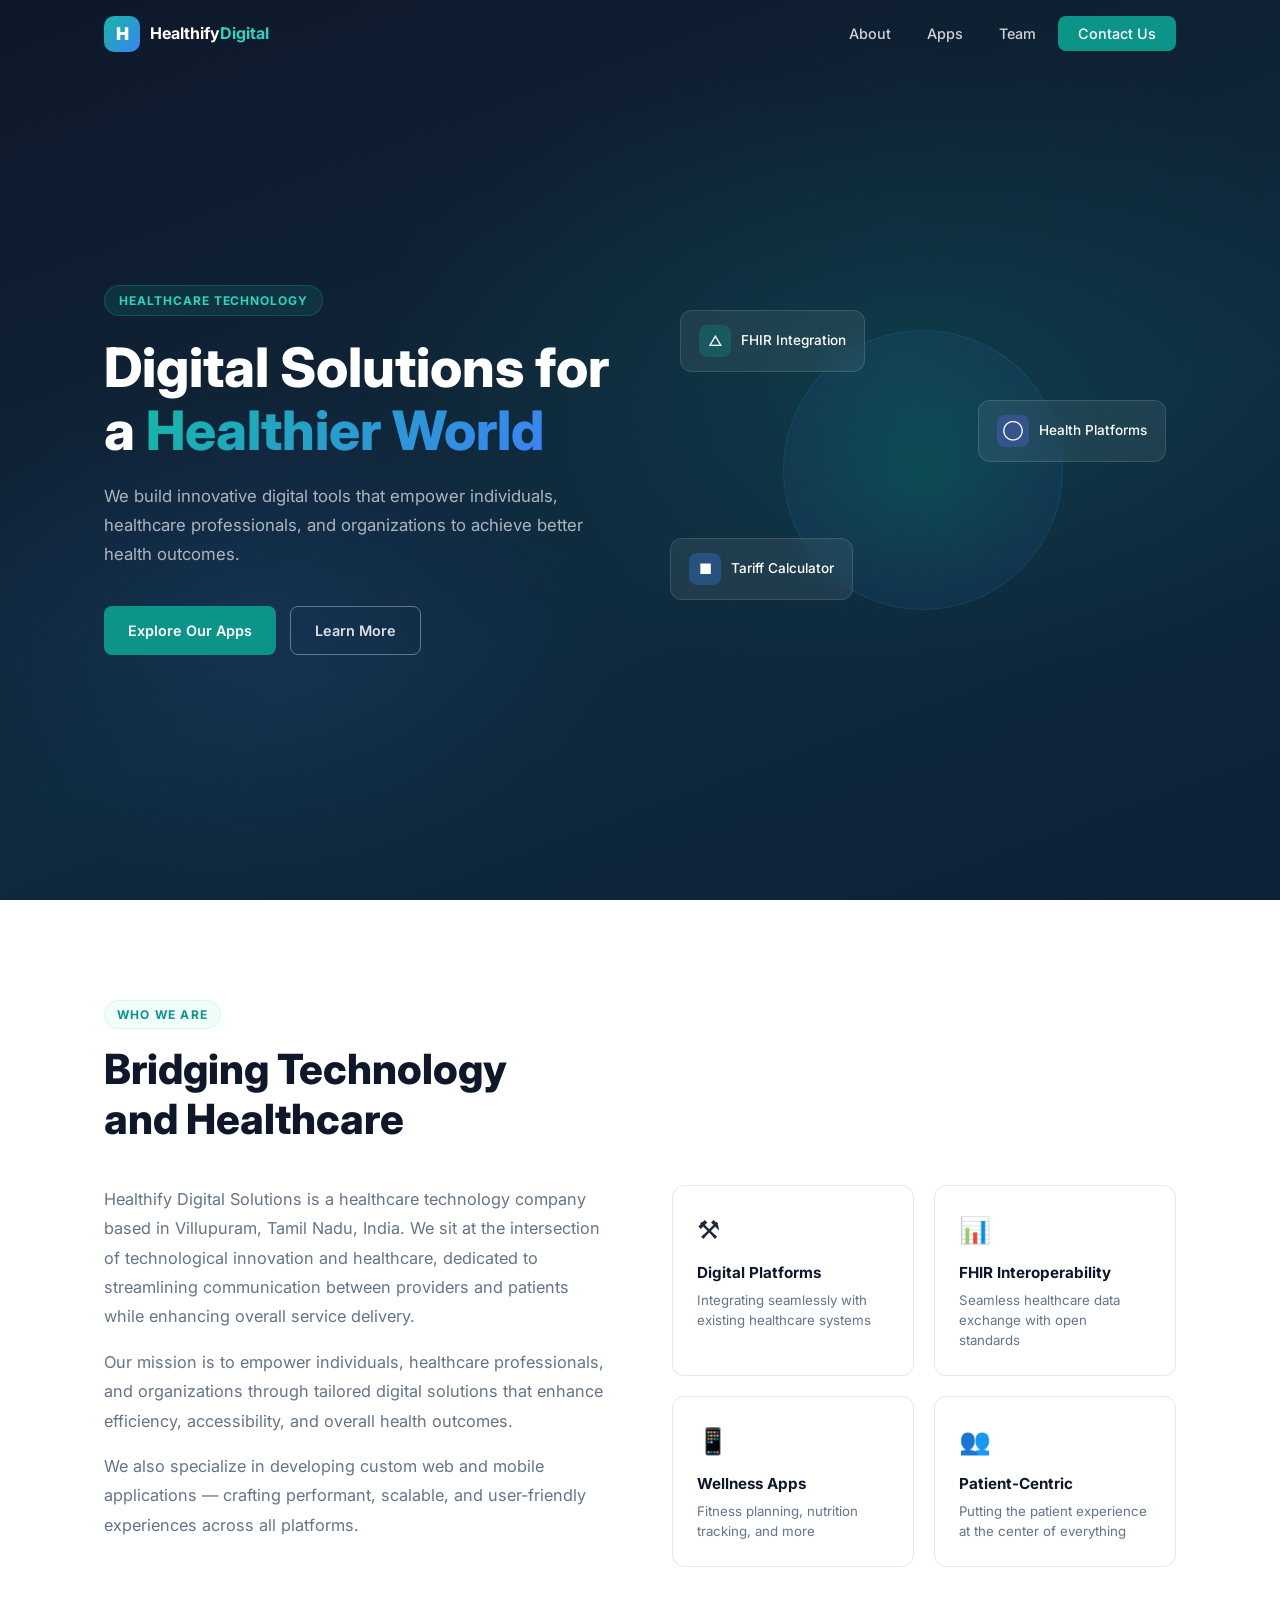
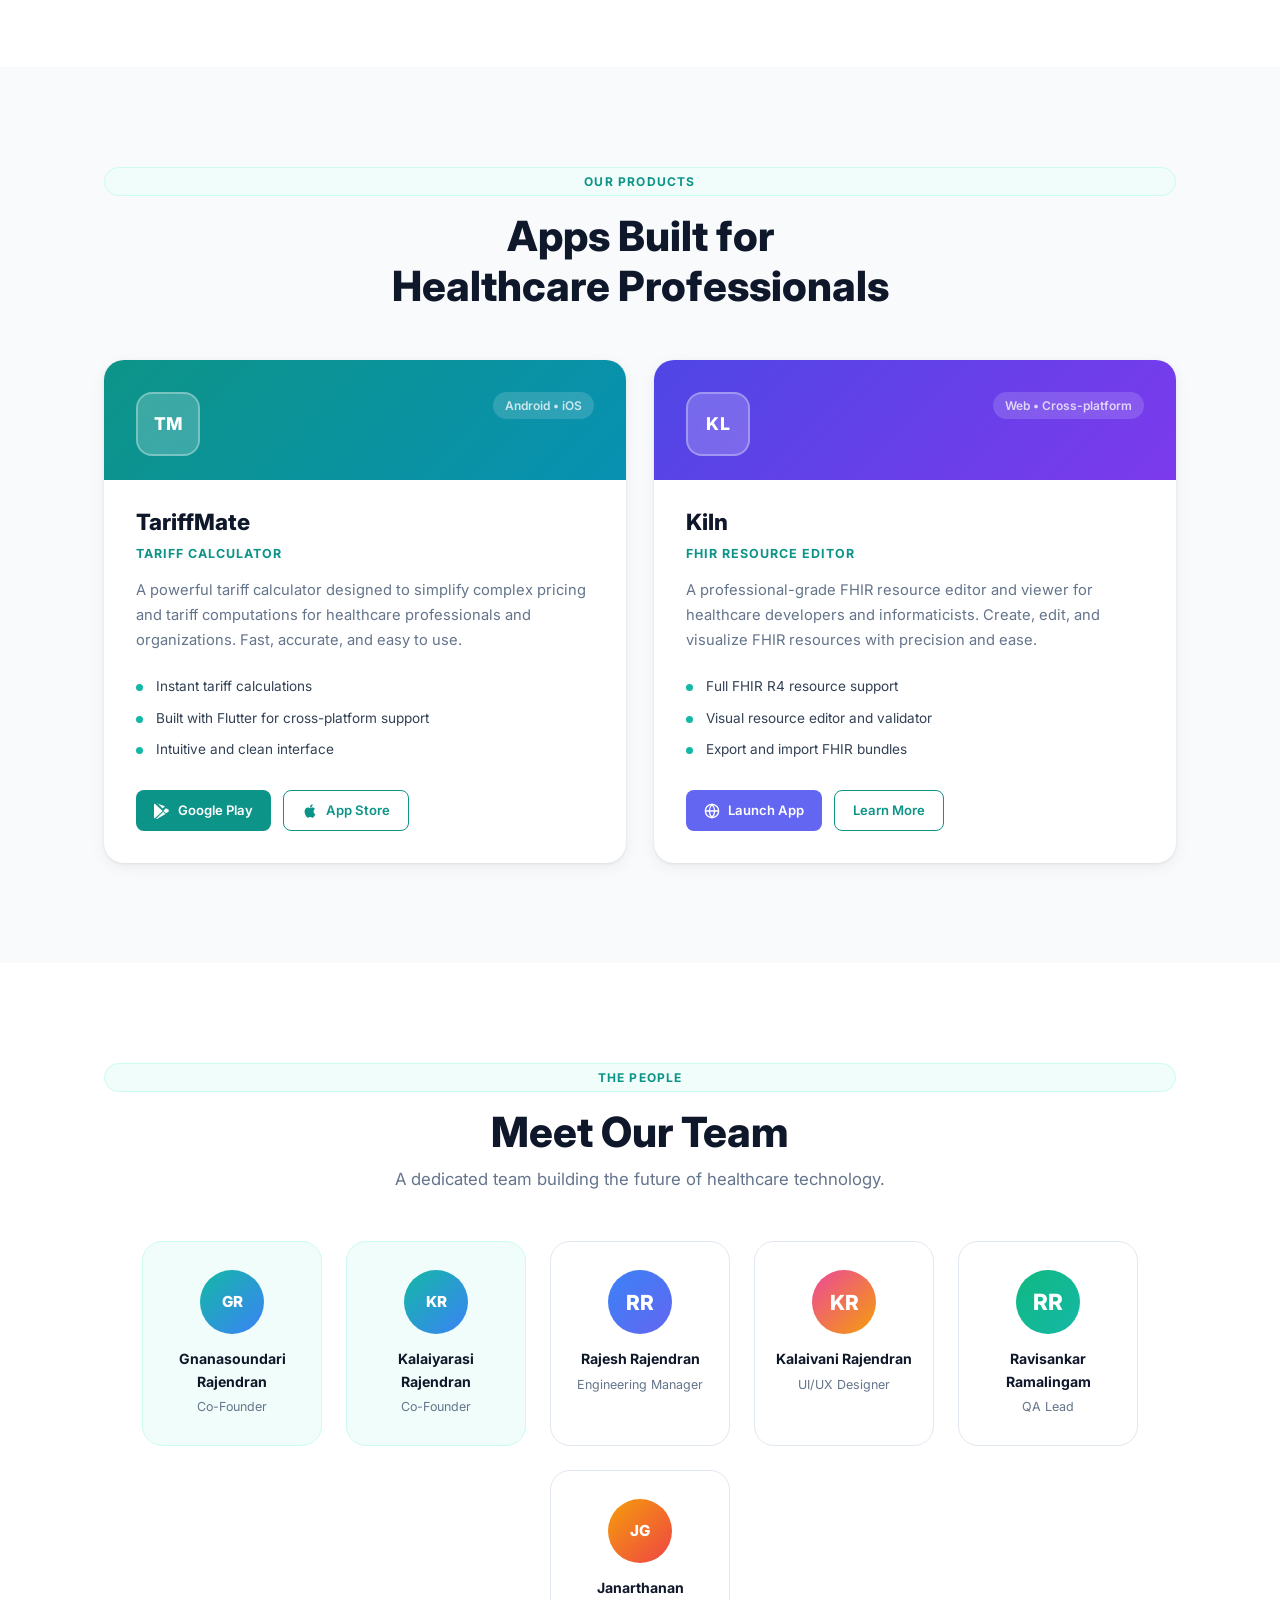
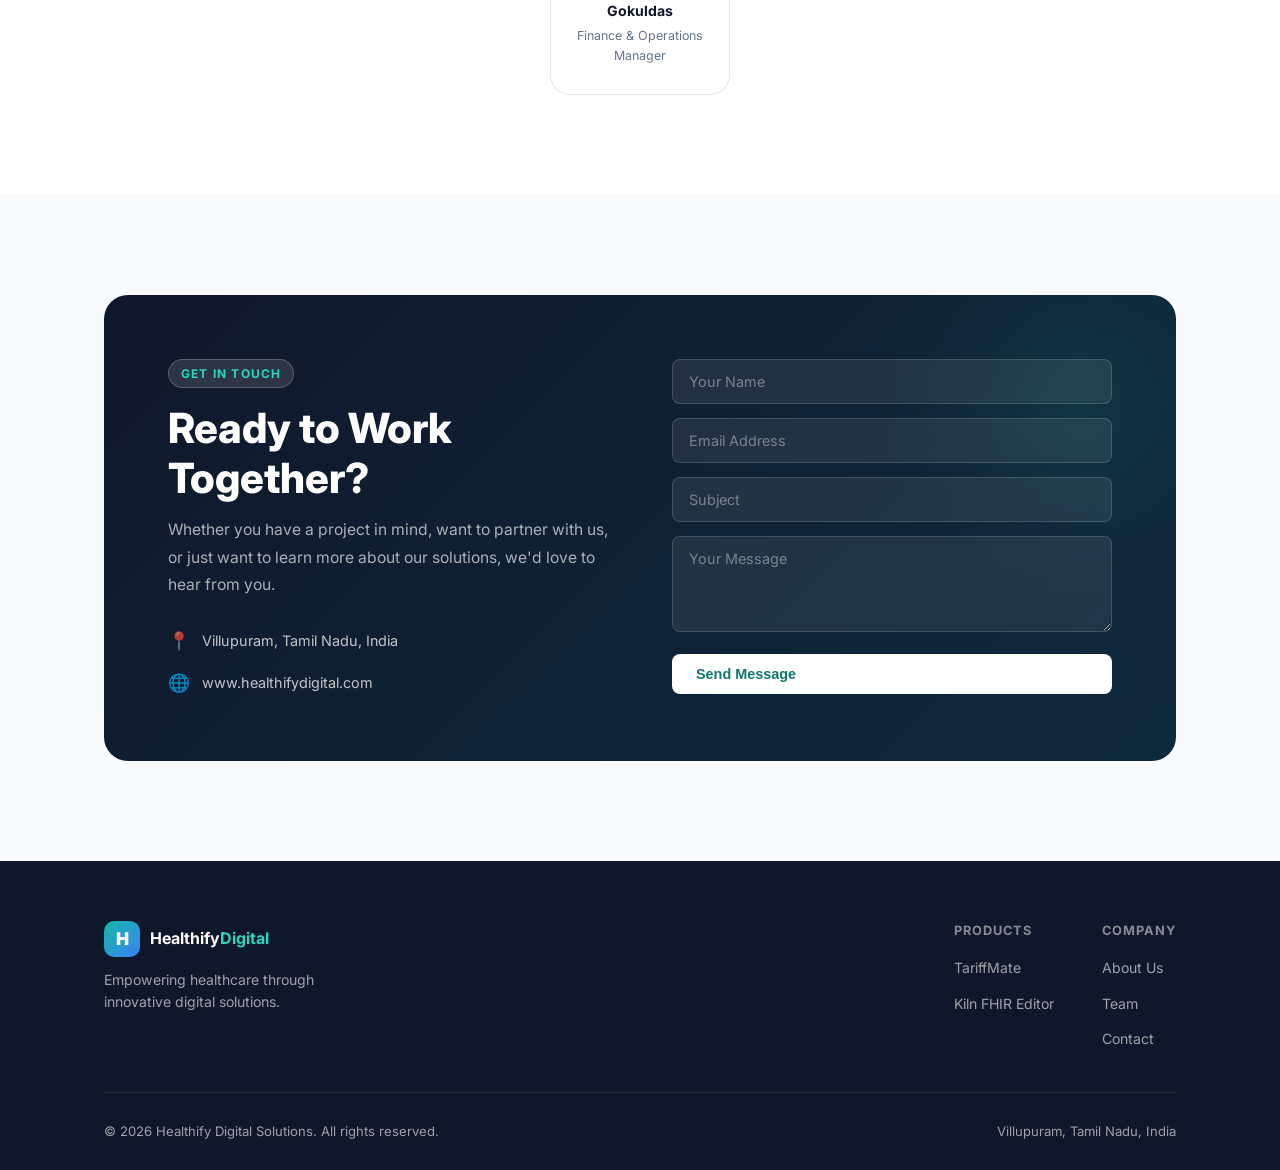
==== index.html @ 26a8e0a3 "Updated healthily digital portal" ====
<!DOCTYPE html>
<html lang="en">
<head>
  <meta charset="UTF-8" />
  <meta name="viewport" content="width=device-width, initial-scale=1.0" />
  <title>Healthify Digital Solutions</title>
  <link rel="stylesheet" href="style.css" />
  <link href="https://fonts.googleapis.com/css2?family=Inter:wght@300;400;500;600;700;800&display=swap" rel="stylesheet" />
</head>
<body>

  <!-- Navigation -->
  <nav class="navbar" id="navbar">
    <div class="nav-container">
      <a href="#home" class="nav-logo">
        <span class="logo-icon">H</span>
        <span class="logo-text">Healthify<span class="logo-accent">Digital</span></span>
      </a>
      <ul class="nav-links" id="navLinks">
        <li><a href="#about">About</a></li>
        <li><a href="#apps">Apps</a></li>
        <li><a href="#team">Team</a></li>
        <li><a href="#contact" class="nav-cta">Contact Us</a></li>
      </ul>
      <button class="nav-toggle" id="navToggle" aria-label="Toggle menu">
        <span></span><span></span><span></span>
      </button>
    </div>
  </nav>

  <!-- Hero -->
  <section class="hero" id="home">
    <div class="hero-bg"></div>
    <div class="container">
      <div class="hero-content">
        <span class="hero-badge">Healthcare Technology</span>
        <h1 class="hero-title">
          Digital Solutions for a <span class="gradient-text">Healthier World</span>
        </h1>
        <p class="hero-subtitle">
          We build innovative digital tools that empower individuals, healthcare professionals,
          and organizations to achieve better health outcomes.
        </p>
        <div class="hero-actions">
          <a href="#apps" class="btn btn-primary">Explore Our Apps</a>
          <a href="#about" class="btn btn-ghost">Learn More</a>
        </div>
      </div>
      <div class="hero-visual">
        <div class="hero-card card-1">
          <div class="card-icon teal">&#9651;</div>
          <span>FHIR Integration</span>
        </div>
        <div class="hero-card card-2">
          <div class="card-icon blue">&#9632;</div>
          <span>Tariff Calculator</span>
        </div>
        <div class="hero-card card-3">
          <div class="card-icon indigo">&#9711;</div>
          <span>Health Platforms</span>
        </div>
        <div class="hero-orb"></div>
      </div>
    </div>
  </section>

  <!-- About -->
  <section class="about" id="about">
    <div class="container">
      <div class="section-label">Who We Are</div>
      <h2 class="section-title">Bridging Technology <br/> and Healthcare</h2>
      <div class="about-grid">
        <div class="about-text">
          <p>
            Healthify Digital Solutions is a healthcare technology company based in
            Villupuram, Tamil Nadu, India. We sit at the intersection of technological
            innovation and healthcare, dedicated to streamlining communication between
            providers and patients while enhancing overall service delivery.
          </p>
          <p>
            Our mission is to empower individuals, healthcare professionals, and organizations
            through tailored digital solutions that enhance efficiency, accessibility,
            and overall health outcomes.
          </p>
          <p>
            We also specialize in developing custom web and mobile applications — crafting
            performant, scalable, and user-friendly experiences across all platforms.
          </p>
        </div>
        <div class="about-pillars">
          <div class="pillar">
            <div class="pillar-icon">&#9874;</div>
            <h4>Digital Platforms</h4>
            <p>Integrating seamlessly with existing healthcare systems</p>
          </div>
          <div class="pillar">
            <div class="pillar-icon">&#128202;</div>
            <h4>FHIR Interoperability</h4>
            <p>Seamless healthcare data exchange with open standards</p>
          </div>
          <div class="pillar">
            <div class="pillar-icon">&#128241;</div>
            <h4>Wellness Apps</h4>
            <p>Fitness planning, nutrition tracking, and more</p>
          </div>
          <div class="pillar">
            <div class="pillar-icon">&#128101;</div>
            <h4>Patient-Centric</h4>
            <p>Putting the patient experience at the center of everything</p>
          </div>
        </div>
      </div>
    </div>
  </section>

  <!-- Apps -->
  <section class="apps" id="apps">
    <div class="container">
      <div class="section-label">Our Products</div>
      <h2 class="section-title">Apps Built for <br/>Healthcare Professionals</h2>
      <div class="apps-grid">

        <!-- TariffMate -->
        <div class="app-card" data-aos="fade-up">
          <div class="app-card-header tariffmate-header">
            <div class="app-icon-wrap">
              <div class="app-icon tariffmate-icon">TM</div>
            </div>
            <span class="app-platform">Android &bull; iOS</span>
          </div>
          <div class="app-card-body">
            <h3>TariffMate</h3>
            <p class="app-tag">Tariff Calculator</p>
            <p class="app-desc">
              A powerful tariff calculator designed to simplify complex pricing and tariff
              computations for healthcare professionals and organizations. Fast, accurate,
              and easy to use.
            </p>
            <ul class="app-features">
              <li>Instant tariff calculations</li>
              <li>Built with Flutter for cross-platform support</li>
              <li>Intuitive and clean interface</li>
            </ul>
            <div class="app-actions">
              <a href="#" class="btn btn-primary btn-sm">
                <svg width="16" height="16" viewBox="0 0 24 24" fill="currentColor"><path d="M3.18 23.76a2.07 2.07 0 001.91-.18l12.19-7.04-3.44-3.44-10.66 10.66zM20.9 9.5L17.85 7.7 14.1 11.44l3.76 3.76 3.06-1.81a2.08 2.08 0 000-3.89zM.9.79A2.07 2.07 0 00.01 2.5v19a2.06 2.06 0 00.89 1.71L13.03 12 .9.79zM5.09.42L13.03 8.37l3.44-3.44L4.28.6A2.08 2.08 0 005.09.42z"/></svg>
                Google Play
              </a>
              <a href="#" class="btn btn-outline btn-sm">
                <svg width="16" height="16" viewBox="0 0 24 24" fill="currentColor"><path d="M18.71 19.5c-.83 1.24-1.71 2.45-3.05 2.47-1.34.03-1.77-.79-3.29-.79-1.53 0-2 .77-3.27.82-1.31.05-2.3-1.32-3.14-2.53C4.25 17 2.94 12.45 4.7 9.39c.87-1.52 2.43-2.48 4.12-2.51 1.28-.02 2.5.87 3.29.87.78 0 2.26-1.07 3.8-.91.65.03 2.47.26 3.64 1.98l-.09.06c-.22.15-2.19 1.28-2.17 3.81.03 3.02 2.65 4.03 2.68 4.04-.03.07-.42 1.44-1.38 2.73M13 3.5c.73-.83 1.94-1.46 2.94-1.5.13 1.17-.34 2.35-1.04 3.19-.69.85-1.83 1.51-2.95 1.42-.15-1.15.41-2.35 1.05-3.11z"/></svg>
                App Store
              </a>
            </div>
          </div>
        </div>

        <!-- Kiln -->
        <div class="app-card" data-aos="fade-up" data-aos-delay="100">
          <div class="app-card-header kiln-header">
            <div class="app-icon-wrap">
              <div class="app-icon kiln-icon">KL</div>
            </div>
            <span class="app-platform">Web &bull; Cross-platform</span>
          </div>
          <div class="app-card-body">
            <h3>Kiln</h3>
            <p class="app-tag">FHIR Resource Editor</p>
            <p class="app-desc">
              A professional-grade FHIR resource editor and viewer for healthcare developers
              and informaticists. Create, edit, and visualize FHIR resources with precision
              and ease.
            </p>
            <ul class="app-features">
              <li>Full FHIR R4 resource support</li>
              <li>Visual resource editor and validator</li>
              <li>Export and import FHIR bundles</li>
            </ul>
            <div class="app-actions">
              <a href="#" class="btn btn-primary btn-sm kiln-btn">
                <svg width="16" height="16" viewBox="0 0 24 24" fill="none" stroke="currentColor" stroke-width="2"><circle cx="12" cy="12" r="10"/><line x1="2" y1="12" x2="22" y2="12"/><path d="M12 2a15.3 15.3 0 014 10 15.3 15.3 0 01-4 10 15.3 15.3 0 01-4-10 15.3 15.3 0 014-10z"/></svg>
                Launch App
              </a>
              <a href="#" class="btn btn-outline btn-sm">Learn More</a>
            </div>
          </div>
        </div>

      </div>
    </div>
  </section>

  <!-- Team -->
  <section class="team" id="team">
    <div class="container">
      <div class="section-label">The People</div>
      <h2 class="section-title">Meet Our Team</h2>
      <p class="section-subtitle">A dedicated team building the future of healthcare technology.</p>
      <div class="team-grid">
        <div class="team-card founder">
          <div class="team-avatar">GR</div>
          <h4>Gnanasoundari Rajendran</h4>
          <p>Co-Founder</p>
        </div>
        <div class="team-card founder">
          <div class="team-avatar">KR</div>
          <h4>Kalaiyarasi Rajendran</h4>
          <p>Co-Founder</p>
        </div>
        <div class="team-card">
          <div class="team-avatar eng">RR</div>
          <h4>Rajesh Rajendran</h4>
          <p>Engineering Manager</p>
        </div>
        <div class="team-card">
          <div class="team-avatar des">KR</div>
          <h4>Kalaivani Rajendran</h4>
          <p>UI/UX Designer</p>
        </div>
        <div class="team-card">
          <div class="team-avatar qa">RR</div>
          <h4>Ravisankar Ramalingam</h4>
          <p>QA Lead</p>
        </div>
        <div class="team-card">
          <div class="team-avatar fin">JG</div>
          <h4>Janarthanan Gokuldas</h4>
          <p>Finance & Operations Manager</p>
        </div>
      </div>
    </div>
  </section>

  <!-- Contact -->
  <section class="contact" id="contact">
    <div class="container">
      <div class="contact-card">
        <div class="contact-info">
          <div class="section-label light">Get In Touch</div>
          <h2 class="section-title light">Ready to Work <br/>Together?</h2>
          <p>
            Whether you have a project in mind, want to partner with us, or just want
            to learn more about our solutions, we'd love to hear from you.
          </p>
          <div class="contact-details">
            <div class="contact-item">
              <span class="contact-icon">&#128205;</span>
              <span>Villupuram, Tamil Nadu, India</span>
            </div>
            <div class="contact-item">
              <span class="contact-icon">&#127760;</span>
              <span>www.healthifydigital.com</span>
            </div>
          </div>
        </div>
        <form class="contact-form" onsubmit="handleSubmit(event)">
          <!-- Web3Forms: replace YOUR_ACCESS_KEY with the key from web3forms.com -->
          <input type="hidden" name="access_key" value="f5ae326e-b403-4b2b-ad51-0164c7ed6e3f" />
          <input type="hidden" name="subject" value="New message from Healthify Digital website" />
          <input type="hidden" name="from_name" value="Healthify Digital Contact Form" />
          <input type="checkbox" name="botcheck" style="display:none;" />
          <div class="form-group">
            <input type="text" name="name" placeholder="Your Name" required />
          </div>
          <div class="form-group">
            <input type="email" name="email" placeholder="Email Address" required />
          </div>
          <div class="form-group">
            <input type="text" name="subject_message" placeholder="Subject" />
          </div>
          <div class="form-group">
            <textarea name="message" placeholder="Your Message" rows="4" required></textarea>
          </div>
          <button type="submit" class="btn btn-white">Send Message</button>
          <p class="form-success" id="formSuccess">Message sent! We'll get back to you soon.</p>
          <p class="form-error" id="formError">Something went wrong. Please try again.</p>
        </form>
      </div>
    </div>
  </section>

  <!-- Footer -->
  <footer class="footer">
    <div class="container">
      <div class="footer-top">
        <div class="footer-brand">
          <a href="#home" class="nav-logo">
            <span class="logo-icon">H</span>
            <span class="logo-text">Healthify<span class="logo-accent">Digital</span></span>
          </a>
          <p>Empowering healthcare through innovative digital solutions.</p>
        </div>
        <div class="footer-links">
          <div class="footer-col">
            <h5>Products</h5>
            <ul>
              <li><a href="#apps">TariffMate</a></li>
              <li><a href="#apps">Kiln FHIR Editor</a></li>
            </ul>
          </div>
          <div class="footer-col">
            <h5>Company</h5>
            <ul>
              <li><a href="#about">About Us</a></li>
              <li><a href="#team">Team</a></li>
              <li><a href="#contact">Contact</a></li>
            </ul>
          </div>
        </div>
      </div>
      <div class="footer-bottom">
        <p>&copy; 2026 Healthify Digital Solutions. All rights reserved.</p>
        <p>Villupuram, Tamil Nadu, India</p>
      </div>
    </div>
  </footer>

  <script src="script.js"></script>
</body>
</html>
---- style.css ----
/* ── Reset & Base ─────────────────────────────────── */
*, *::before, *::after { box-sizing: border-box; margin: 0; padding: 0; }

:root {
  --teal-50:  #f0fdfa;
  --teal-100: #ccfbf1;
  --teal-400: #2dd4bf;
  --teal-500: #14b8a6;
  --teal-600: #0d9488;
  --teal-700: #0f766e;
  --blue-500: #3b82f6;
  --blue-600: #2563eb;
  --indigo-500: #6366f1;
  --navy:     #0f172a;
  --dark:     #1e293b;
  --mid:      #334155;
  --muted:    #64748b;
  --light:    #f8fafc;
  --border:   #e2e8f0;
  --white:    #ffffff;
  --radius:   12px;
  --radius-lg: 20px;
  --shadow:   0 1px 3px rgba(0,0,0,.08), 0 4px 16px rgba(0,0,0,.06);
  --shadow-lg:0 8px 32px rgba(0,0,0,.12);
  --font: 'Inter', -apple-system, sans-serif;
}

html { scroll-behavior: smooth; }

body {
  font-family: var(--font);
  color: var(--dark);
  background: var(--white);
  line-height: 1.6;
  -webkit-font-smoothing: antialiased;
}

.container {
  max-width: 1120px;
  margin: 0 auto;
  padding: 0 24px;
}

a { text-decoration: none; color: inherit; }
ul { list-style: none; }
img { max-width: 100%; }

/* ── Buttons ─────────────────────────────────────── */
.btn {
  display: inline-flex;
  align-items: center;
  gap: 8px;
  padding: 12px 24px;
  border-radius: 8px;
  font-size: .9rem;
  font-weight: 600;
  cursor: pointer;
  border: none;
  transition: all .2s ease;
  white-space: nowrap;
}
.btn-primary {
  background: var(--teal-600);
  color: var(--white);
}
.btn-primary:hover { background: var(--teal-700); transform: translateY(-1px); box-shadow: 0 4px 14px rgba(13,148,136,.35); }

.btn-ghost {
  background: transparent;
  color: rgba(255,255,255,.85);
  border: 1.5px solid rgba(255,255,255,.35);
}
.btn-ghost:hover { background: rgba(255,255,255,.1); color: var(--white); border-color: rgba(255,255,255,.6); transform: translateY(-1px); }

.btn-outline {
  background: transparent;
  color: var(--teal-600);
  border: 1.5px solid var(--teal-600);
}
.btn-outline:hover { background: var(--teal-50); }

.btn-white {
  background: var(--white);
  color: var(--teal-700);
  font-weight: 700;
}
.btn-white:hover { background: var(--teal-50); transform: translateY(-1px); box-shadow: 0 4px 14px rgba(255,255,255,.3); }

.btn-sm { padding: 9px 18px; font-size: .82rem; }

.kiln-btn { background: var(--indigo-500); }
.kiln-btn:hover { background: #4f46e5; }

/* ── Section Labels & Titles ─────────────────────── */
.section-label {
  display: inline-block;
  font-size: .75rem;
  font-weight: 700;
  letter-spacing: .1em;
  text-transform: uppercase;
  color: var(--teal-600);
  background: var(--teal-50);
  border: 1px solid var(--teal-100);
  padding: 4px 12px;
  border-radius: 20px;
  margin-bottom: 16px;
}
.section-label.light { color: var(--teal-400); background: rgba(255,255,255,.12); border-color: rgba(255,255,255,.2); }

.section-title {
  font-size: clamp(1.8rem, 4vw, 2.6rem);
  font-weight: 800;
  line-height: 1.2;
  color: var(--navy);
  margin-bottom: 12px;
}
.section-title.light { color: var(--white); }

.section-subtitle {
  font-size: 1.05rem;
  color: var(--muted);
  margin-bottom: 48px;
}

.gradient-text {
  background: linear-gradient(135deg, var(--teal-500), var(--blue-500));
  -webkit-background-clip: text;
  -webkit-text-fill-color: transparent;
  background-clip: text;
}

/* ── Navbar ──────────────────────────────────────── */
.navbar {
  position: fixed;
  top: 0; left: 0; right: 0;
  z-index: 100;
  padding: 0;
  transition: all .3s ease;
}
.navbar.scrolled {
  background: rgba(255,255,255,.95);
  backdrop-filter: blur(12px);
  box-shadow: 0 1px 0 var(--border);
}
.nav-container {
  max-width: 1120px;
  margin: 0 auto;
  padding: 0 24px;
  height: 68px;
  display: flex;
  align-items: center;
  justify-content: space-between;
}
.nav-logo {
  display: flex;
  align-items: center;
  gap: 10px;
  font-weight: 700;
  font-size: 1rem;
}
.logo-icon {
  width: 36px; height: 36px;
  background: linear-gradient(135deg, var(--teal-500), var(--blue-500));
  border-radius: 10px;
  display: flex; align-items: center; justify-content: center;
  color: white;
  font-weight: 900;
  font-size: 1.1rem;
}
.logo-text { color: var(--white); }
.logo-accent { color: var(--teal-400); }
.navbar.scrolled .logo-text { color: var(--navy); }
.navbar.scrolled .logo-accent { color: var(--teal-600); }

.nav-links {
  display: flex;
  align-items: center;
  gap: 8px;
}
.nav-links a {
  font-size: .9rem;
  font-weight: 500;
  color: rgba(255,255,255,.8);
  padding: 8px 14px;
  border-radius: 8px;
  transition: all .2s;
}
.nav-links a:hover { color: var(--teal-400); background: rgba(255,255,255,.08); }
.navbar.scrolled .nav-links a { color: var(--mid); }
.navbar.scrolled .nav-links a:hover { color: var(--teal-600); background: var(--teal-50); }
.nav-links .nav-cta {
  background: var(--teal-600);
  color: var(--white);
  padding: 9px 20px;
}
.nav-links .nav-cta:hover { background: var(--teal-700); }

.nav-toggle { display: none; flex-direction: column; gap: 5px; background: none; border: none; cursor: pointer; padding: 4px; }
.nav-toggle span { display: block; width: 22px; height: 2px; background: var(--dark); border-radius: 2px; transition: all .3s; }

/* ── Hero ────────────────────────────────────────── */
.hero {
  min-height: 100vh;
  display: flex;
  align-items: center;
  position: relative;
  overflow: hidden;
  padding: 100px 0 60px;
  background: linear-gradient(160deg, var(--navy) 0%, #0f2a3d 60%, #0d2137 100%);
}
.hero-bg {
  position: absolute;
  inset: 0;
  background:
    radial-gradient(ellipse 60% 50% at 70% 40%, rgba(13,148,136,.18) 0%, transparent 70%),
    radial-gradient(ellipse 40% 40% at 20% 70%, rgba(59,130,246,.12) 0%, transparent 70%);
}
.hero .container {
  display: grid;
  grid-template-columns: 1fr 1fr;
  gap: 60px;
  align-items: center;
  position: relative;
  z-index: 1;
}
.hero-badge {
  display: inline-block;
  font-size: .75rem;
  font-weight: 700;
  letter-spacing: .08em;
  text-transform: uppercase;
  color: var(--teal-400);
  background: rgba(20, 184, 166, .12);
  border: 1px solid rgba(20, 184, 166, .25);
  padding: 5px 14px;
  border-radius: 20px;
  margin-bottom: 20px;
}
.hero-title {
  font-size: clamp(2.2rem, 5vw, 3.4rem);
  font-weight: 800;
  line-height: 1.15;
  color: var(--white);
  margin-bottom: 20px;
}
.hero-subtitle {
  font-size: 1.05rem;
  color: rgba(255,255,255,.65);
  line-height: 1.75;
  margin-bottom: 36px;
  max-width: 480px;
}
.hero-actions { display: flex; gap: 14px; flex-wrap: wrap; }

/* Hero Visual */
.hero-visual {
  position: relative;
  height: 380px;
  display: flex;
  align-items: center;
  justify-content: center;
}
.hero-orb {
  width: 280px; height: 280px;
  border-radius: 50%;
  background: radial-gradient(circle, rgba(13,148,136,.22), rgba(59,130,246,.08) 70%, transparent);
  border: 1px solid rgba(13,148,136,.2);
  animation: pulse 4s ease-in-out infinite;
}
@keyframes pulse {
  0%, 100% { transform: scale(1); opacity: 1; }
  50% { transform: scale(1.05); opacity: .8; }
}
.hero-card {
  position: absolute;
  background: rgba(255,255,255,.07);
  backdrop-filter: blur(10px);
  border: 1px solid rgba(255,255,255,.12);
  border-radius: 12px;
  padding: 14px 18px;
  display: flex;
  align-items: center;
  gap: 10px;
  color: var(--white);
  font-size: .85rem;
  font-weight: 500;
  white-space: nowrap;
  animation: float 6s ease-in-out infinite;
}
.card-1 { top: 30px; left: 10px; animation-delay: 0s; }
.card-2 { bottom: 60px; left: 0; animation-delay: 1s; }
.card-3 { top: 120px; right: 10px; animation-delay: 2s; }
@keyframes float {
  0%, 100% { transform: translateY(0); }
  50% { transform: translateY(-10px); }
}
.card-icon {
  width: 32px; height: 32px;
  border-radius: 8px;
  display: flex; align-items: center; justify-content: center;
  font-size: .9rem;
}
.card-icon.teal { background: rgba(13,148,136,.3); }
.card-icon.blue { background: rgba(59,130,246,.3); }
.card-icon.indigo { background: rgba(99,102,241,.3); }

/* ── About ───────────────────────────────────────── */
.about {
  padding: 100px 0;
  background: var(--white);
}
.about-grid {
  display: grid;
  grid-template-columns: 1fr 1fr;
  gap: 64px;
  align-items: start;
  margin-top: 40px;
}
.about-text p {
  color: var(--muted);
  line-height: 1.8;
  margin-bottom: 16px;
  font-size: 1.02rem;
}
.about-pillars {
  display: grid;
  grid-template-columns: 1fr 1fr;
  gap: 20px;
}
.pillar {
  padding: 24px;
  border: 1px solid var(--border);
  border-radius: var(--radius);
  transition: all .25s;
}
.pillar:hover { border-color: var(--teal-400); box-shadow: 0 4px 20px rgba(13,148,136,.08); transform: translateY(-2px); }
.pillar-icon { font-size: 1.6rem; margin-bottom: 10px; }
.pillar h4 { font-size: .95rem; font-weight: 700; color: var(--navy); margin-bottom: 6px; }
.pillar p { font-size: .83rem; color: var(--muted); line-height: 1.5; }

/* ── Apps ────────────────────────────────────────── */
.apps {
  padding: 100px 0;
  background: var(--light);
}
.apps .section-title, .apps .section-label { text-align: center; display: block; }
.apps .section-title { margin-bottom: 48px; }

.apps-grid {
  display: grid;
  grid-template-columns: repeat(2, 1fr);
  gap: 28px;
}
.app-card {
  background: var(--white);
  border-radius: var(--radius-lg);
  overflow: hidden;
  box-shadow: var(--shadow);
  transition: all .3s ease;
}
.app-card:hover { transform: translateY(-6px); box-shadow: var(--shadow-lg); }

.app-card-header {
  padding: 32px 32px 24px;
  display: flex;
  align-items: flex-start;
  justify-content: space-between;
}
.tariffmate-header { background: linear-gradient(135deg, #0d9488, #0891b2); }
.kiln-header { background: linear-gradient(135deg, #4f46e5, #7c3aed); }

.app-icon-wrap { }
.app-icon {
  width: 64px; height: 64px;
  border-radius: 16px;
  background: rgba(255,255,255,.2);
  backdrop-filter: blur(10px);
  border: 2px solid rgba(255,255,255,.3);
  display: flex; align-items: center; justify-content: center;
  font-size: 1.1rem;
  font-weight: 800;
  color: white;
  letter-spacing: .5px;
}
.app-platform {
  font-size: .75rem;
  font-weight: 600;
  color: rgba(255,255,255,.75);
  background: rgba(255,255,255,.15);
  padding: 4px 12px;
  border-radius: 20px;
}

.app-card-body { padding: 24px 32px 32px; }
.app-card-body h3 { font-size: 1.4rem; font-weight: 800; color: var(--navy); margin-bottom: 4px; }
.app-tag { font-size: .78rem; font-weight: 700; text-transform: uppercase; letter-spacing: .08em; color: var(--teal-600); margin-bottom: 14px; }
.app-desc { font-size: .92rem; color: var(--muted); line-height: 1.7; margin-bottom: 18px; }

.app-features { margin-bottom: 24px; }
.app-features li {
  font-size: .85rem;
  color: var(--mid);
  padding: 5px 0;
  padding-left: 20px;
  position: relative;
}
.app-features li::before {
  content: '';
  position: absolute;
  left: 0; top: 13px;
  width: 7px; height: 7px;
  border-radius: 50%;
  background: var(--teal-500);
}
.app-actions { display: flex; gap: 12px; flex-wrap: wrap; }

/* ── Team ────────────────────────────────────────── */
.team {
  padding: 100px 0;
  background: var(--white);
  text-align: center;
}
.team .section-label { display: block; }
.team .section-title { margin-bottom: 8px; }

.team-grid {
  display: flex;
  flex-wrap: wrap;
  justify-content: center;
  gap: 24px;
  margin-top: 48px;
}
.team-card {
  width: 180px;
  padding: 28px 20px;
  border: 1px solid var(--border);
  border-radius: var(--radius-lg);
  transition: all .25s;
  text-align: center;
}
.team-card:hover { border-color: var(--teal-400); box-shadow: 0 8px 24px rgba(13,148,136,.1); transform: translateY(-4px); }
.team-card.founder { border-color: var(--teal-100); background: var(--teal-50); }

.team-avatar {
  width: 64px; height: 64px;
  border-radius: 50%;
  background: linear-gradient(135deg, var(--teal-500), var(--blue-500));
  display: flex; align-items: center; justify-content: center;
  font-size: .95rem;
  font-weight: 800;
  color: white;
  margin: 0 auto 14px;
}
.team-avatar.eng { background: linear-gradient(135deg, var(--blue-500), var(--indigo-500)); font-size: 1.3rem; }
.team-avatar.des { background: linear-gradient(135deg, #ec4899, #f59e0b); font-size: 1.3rem; }
.team-avatar.qa { background: linear-gradient(135deg, #10b981, var(--teal-500)); font-size: 1.4rem; }
.team-avatar.fin { background: linear-gradient(135deg, #f59e0b, #ef4444); }

.team-card h4 { font-size: .88rem; font-weight: 700; color: var(--navy); margin-bottom: 4px; }
.team-card p { font-size: .78rem; color: var(--muted); }

/* ── Contact ─────────────────────────────────────── */
.contact {
  padding: 100px 0;
  background: var(--light);
}
.contact-card {
  background: linear-gradient(135deg, var(--navy) 0%, #0f2a3d 100%);
  border-radius: 24px;
  padding: 64px;
  display: grid;
  grid-template-columns: 1fr 1fr;
  gap: 64px;
  align-items: start;
  position: relative;
  overflow: hidden;
}
.contact-card::before {
  content: '';
  position: absolute;
  top: -100px; right: -100px;
  width: 400px; height: 400px;
  border-radius: 50%;
  background: radial-gradient(circle, rgba(13,148,136,.15), transparent 70%);
}
.contact-info { position: relative; z-index: 1; }
.contact-info p { color: rgba(255,255,255,.65); line-height: 1.75; margin-bottom: 28px; font-size: .98rem; }
.contact-details { display: flex; flex-direction: column; gap: 14px; }
.contact-item { display: flex; align-items: center; gap: 12px; color: rgba(255,255,255,.75); font-size: .9rem; }
.contact-icon { font-size: 1.1rem; }

.contact-form { position: relative; z-index: 1; display: flex; flex-direction: column; gap: 14px; }
.form-group input,
.form-group textarea {
  width: 100%;
  padding: 13px 16px;
  background: rgba(255,255,255,.08);
  border: 1px solid rgba(255,255,255,.15);
  border-radius: 8px;
  color: var(--white);
  font-family: var(--font);
  font-size: .9rem;
  transition: border .2s;
  outline: none;
}
.form-group input::placeholder,
.form-group textarea::placeholder { color: rgba(255,255,255,.4); }
.form-group input:focus,
.form-group textarea:focus { border-color: var(--teal-400); background: rgba(255,255,255,.1); }
.form-group textarea { resize: vertical; }
.form-success { display: none; color: var(--teal-400); font-size: .85rem; margin-top: 4px; }
.form-success.show { display: block; }
.form-error { display: none; color: #f87171; font-size: .85rem; margin-top: 4px; }
.form-error.show { display: block; }

/* ── Footer ──────────────────────────────────────── */
.footer {
  background: var(--navy);
  padding: 60px 0 28px;
  color: rgba(255,255,255,.6);
}
.footer-top {
  display: flex;
  justify-content: space-between;
  align-items: flex-start;
  gap: 40px;
  padding-bottom: 40px;
  border-bottom: 1px solid rgba(255,255,255,.08);
  margin-bottom: 28px;
  flex-wrap: wrap;
}
.footer-brand p { font-size: .88rem; margin-top: 12px; max-width: 260px; line-height: 1.6; }
.footer-brand .nav-logo { color: white; margin-bottom: 4px; }
.footer-brand .logo-text { color: white; }
.footer-brand .logo-accent { color: var(--teal-400); }

.footer-links { display: flex; gap: 48px; }
.footer-col h5 { font-size: .8rem; font-weight: 700; letter-spacing: .08em; text-transform: uppercase; color: rgba(255,255,255,.5); margin-bottom: 14px; }
.footer-col ul { display: flex; flex-direction: column; gap: 10px; }
.footer-col a { font-size: .88rem; color: rgba(255,255,255,.6); transition: color .2s; }
.footer-col a:hover { color: var(--teal-400); }

.footer-bottom {
  display: flex;
  justify-content: space-between;
  align-items: center;
  font-size: .82rem;
  flex-wrap: wrap;
  gap: 8px;
}

/* ── Responsive ──────────────────────────────────── */
@media (max-width: 900px) {
  .hero .container { grid-template-columns: 1fr; gap: 48px; text-align: center; }
  .hero-visual { height: 260px; }
  .hero-subtitle { margin: 0 auto 36px; }
  .hero-actions { justify-content: center; }
  .about-grid { grid-template-columns: 1fr; gap: 40px; }
  .apps-grid { grid-template-columns: 1fr; }
  .contact-card { grid-template-columns: 1fr; gap: 40px; padding: 40px; }
}

@media (max-width: 640px) {
  .nav-links { display: none; flex-direction: column; position: absolute; top: 68px; left: 0; right: 0; background: white; padding: 16px; box-shadow: var(--shadow-lg); border-top: 1px solid var(--border); }
  .nav-links.open { display: flex; }
  .nav-toggle { display: flex; }
  .about-pillars { grid-template-columns: 1fr; }
  .footer-top { flex-direction: column; }
  .footer-links { flex-direction: column; gap: 28px; }
  .footer-bottom { flex-direction: column; text-align: center; }
  .contact-card { padding: 28px 20px; }
}
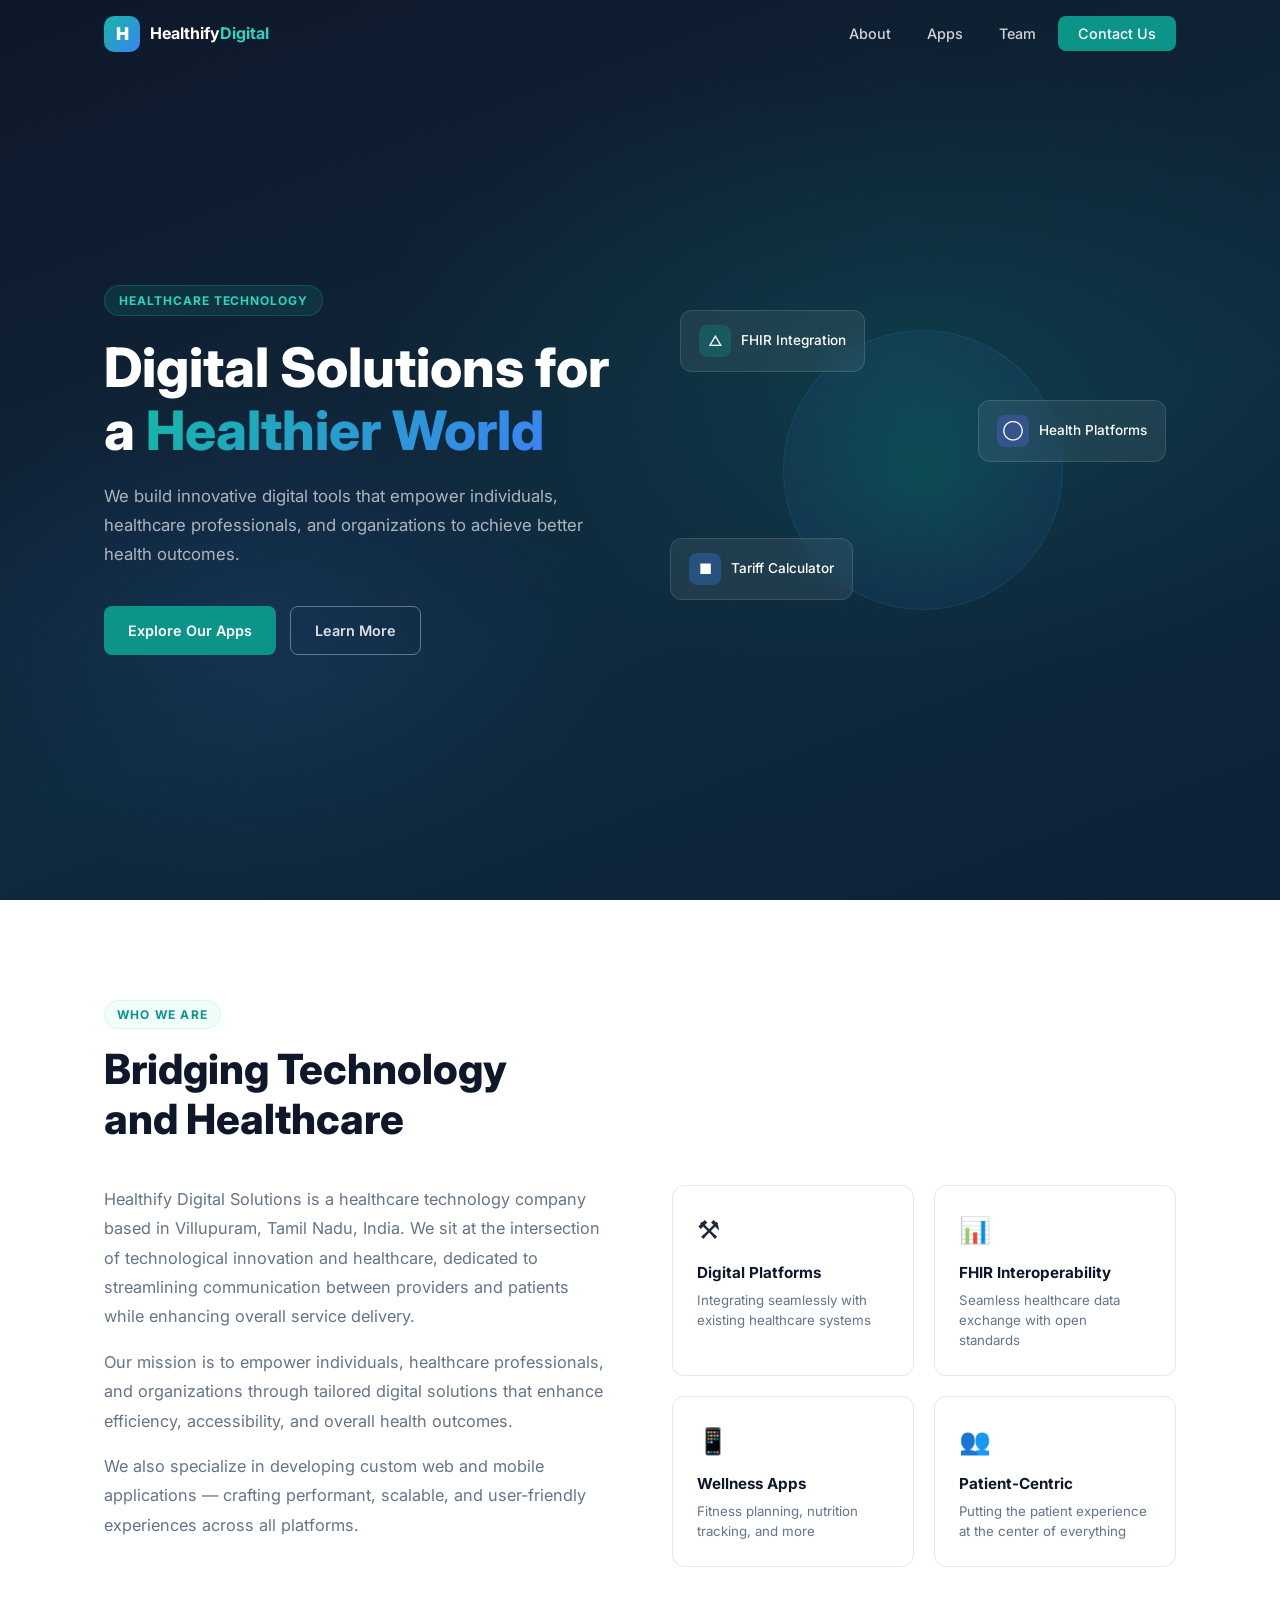
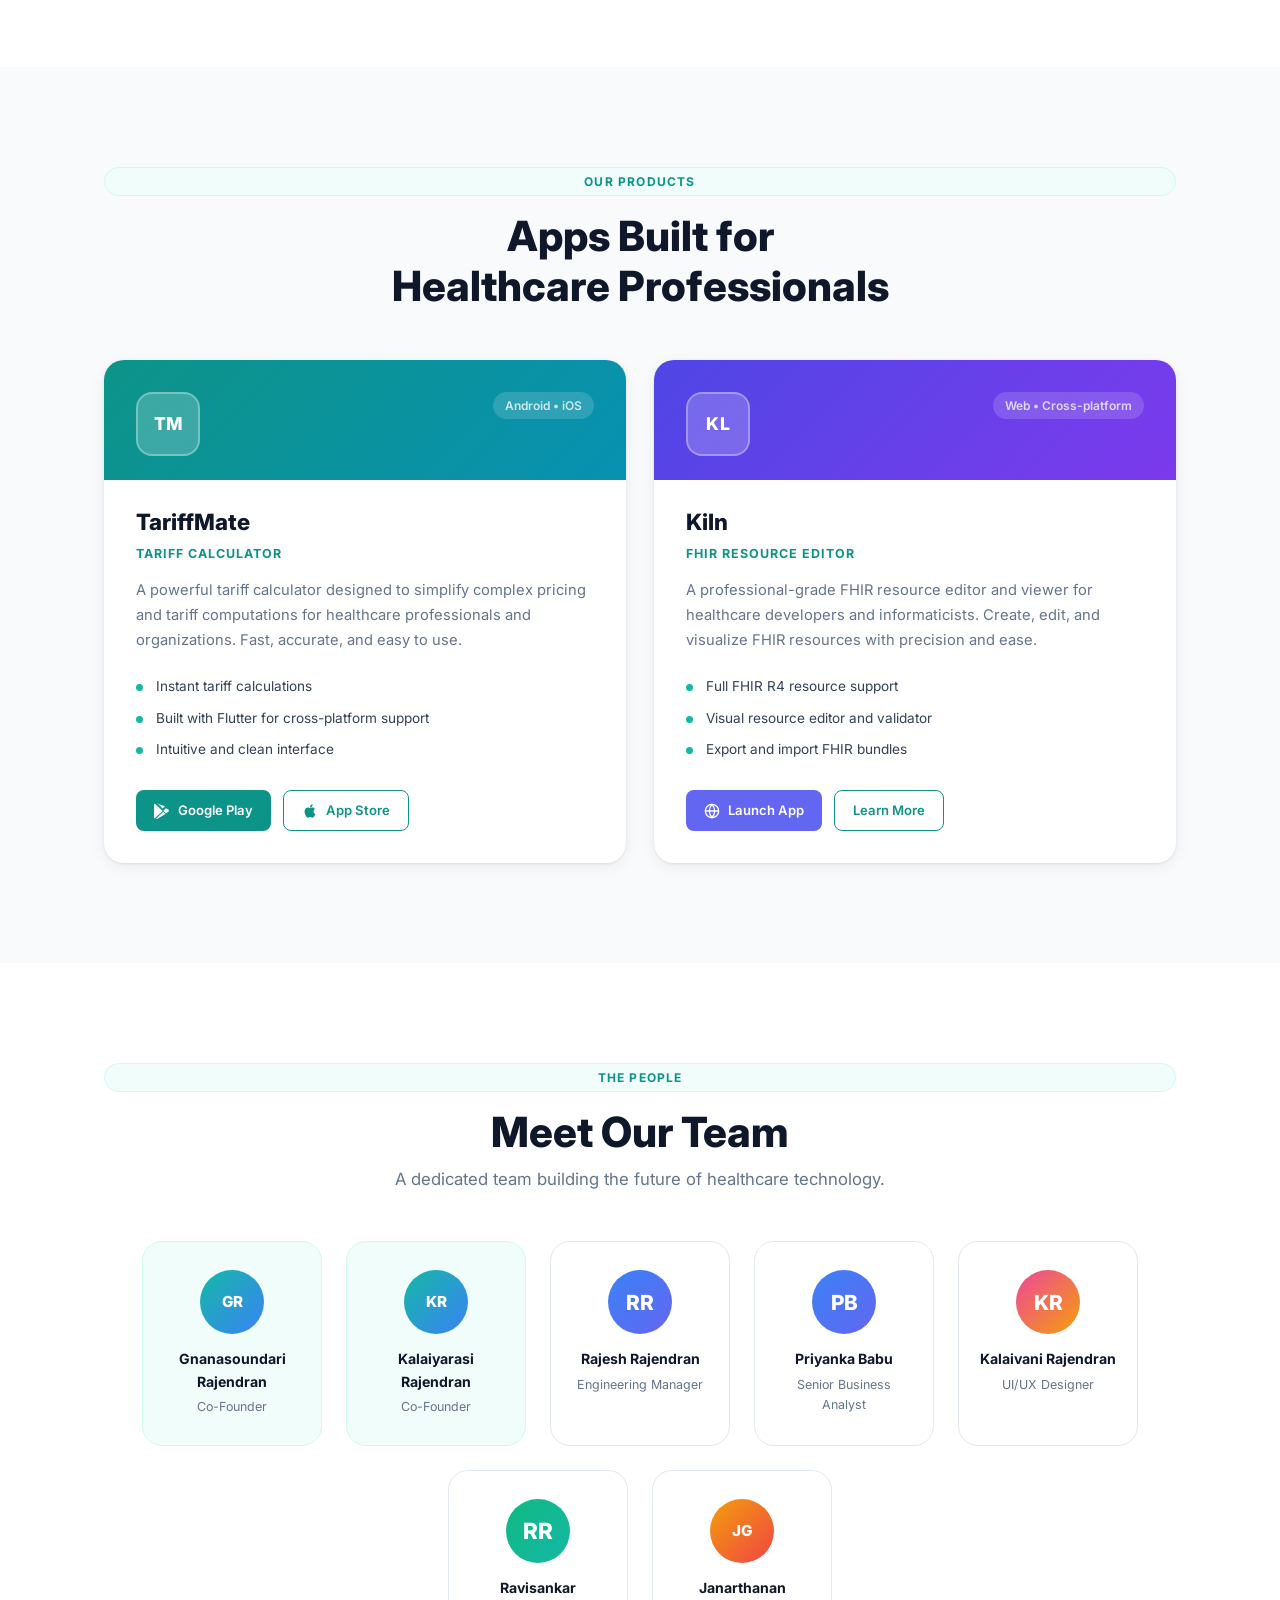
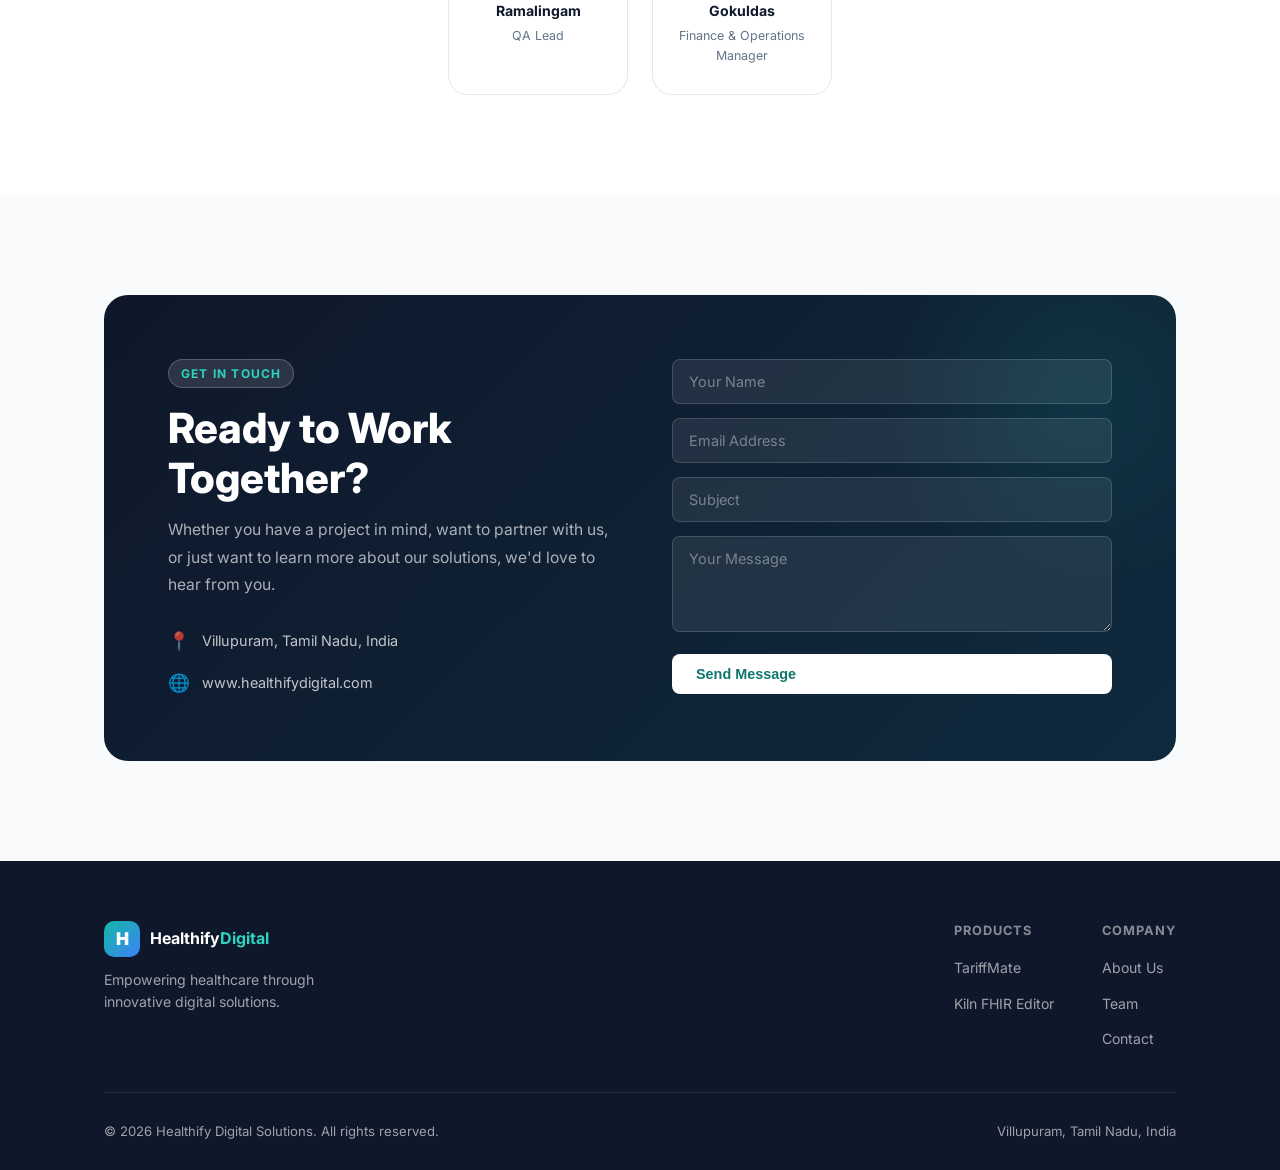
==== commit 06879fbb: "Update index.html" ====
--- a/index.html
+++ b/index.html
@@ -212,6 +212,11 @@
           <p>Engineering Manager</p>
         </div>
         <div class="team-card">
+          <div class="team-avatar eng">PB</div>
+          <h4>Priyanka Babu</h4>
+          <p>Senior Business Analyst</p>
+        </div>
+        <div class="team-card">
           <div class="team-avatar des">KR</div>
           <h4>Kalaivani Rajendran</h4>
           <p>UI/UX Designer</p>
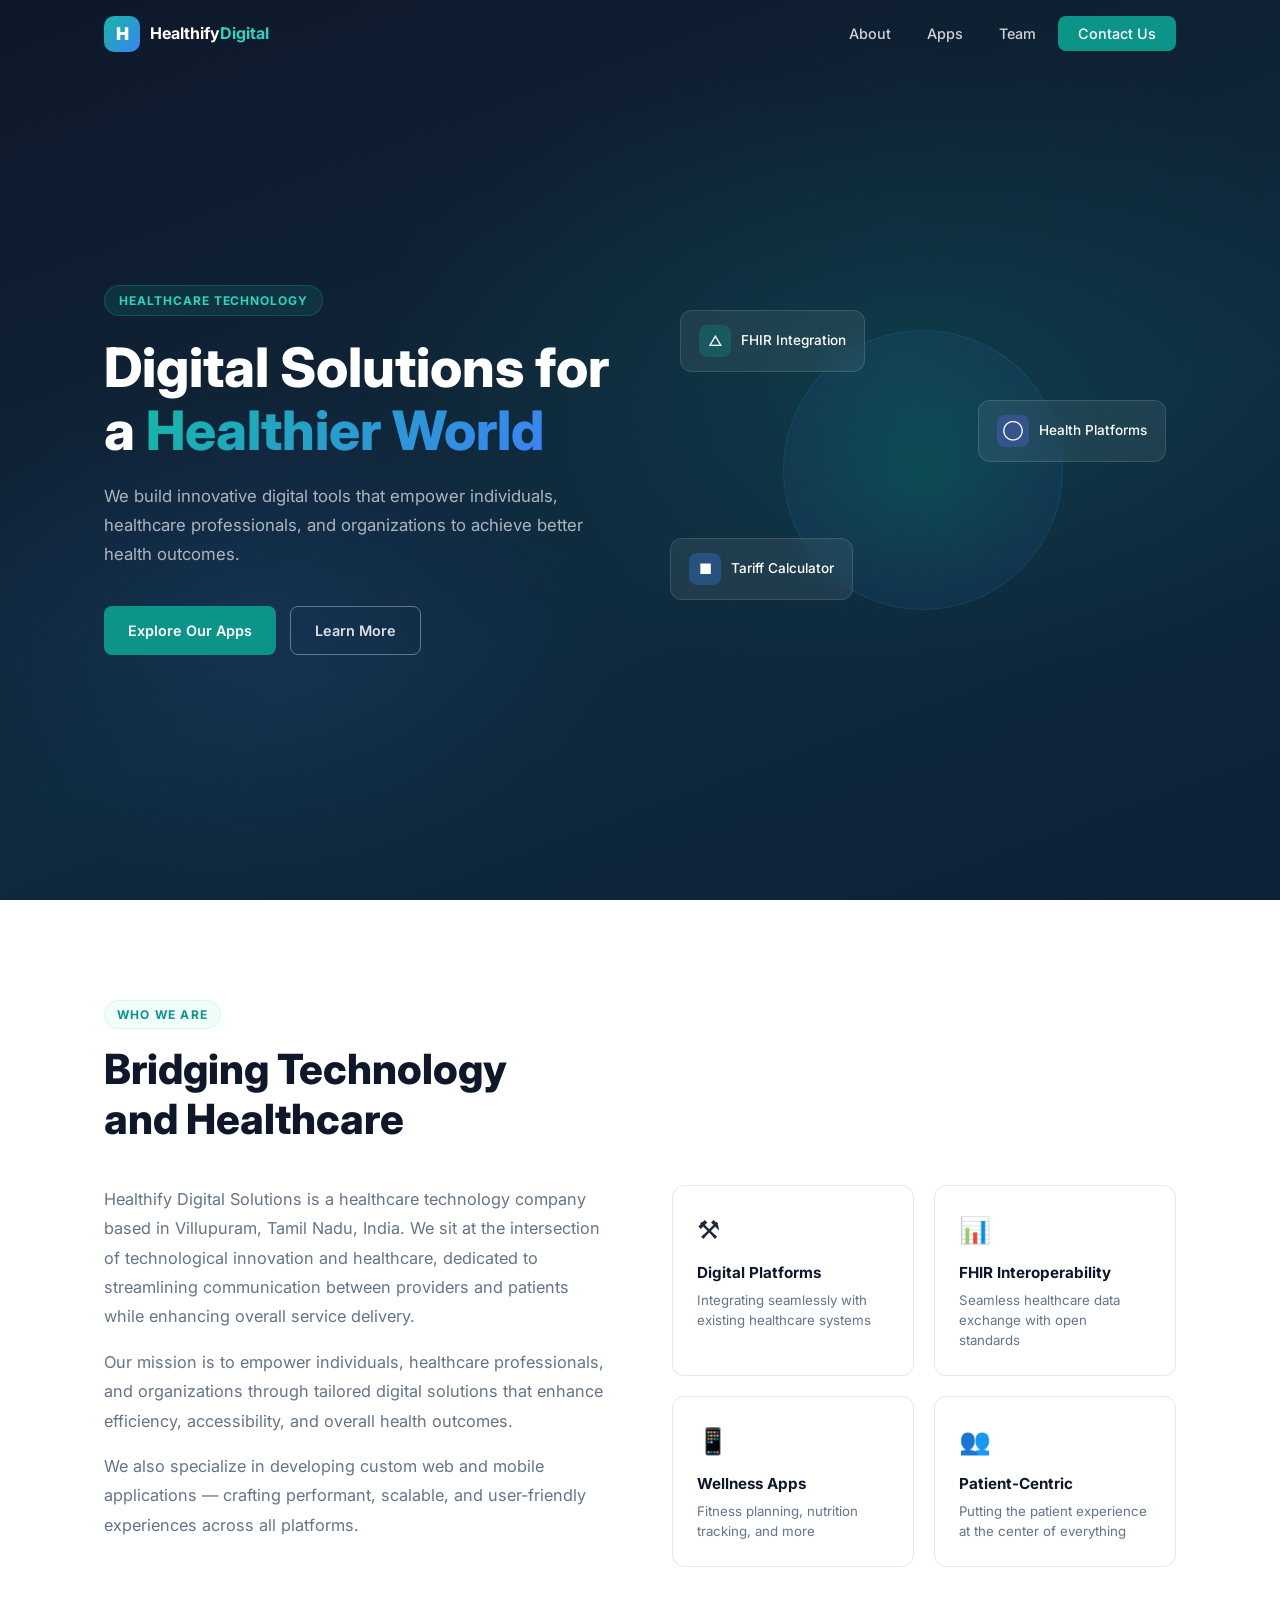
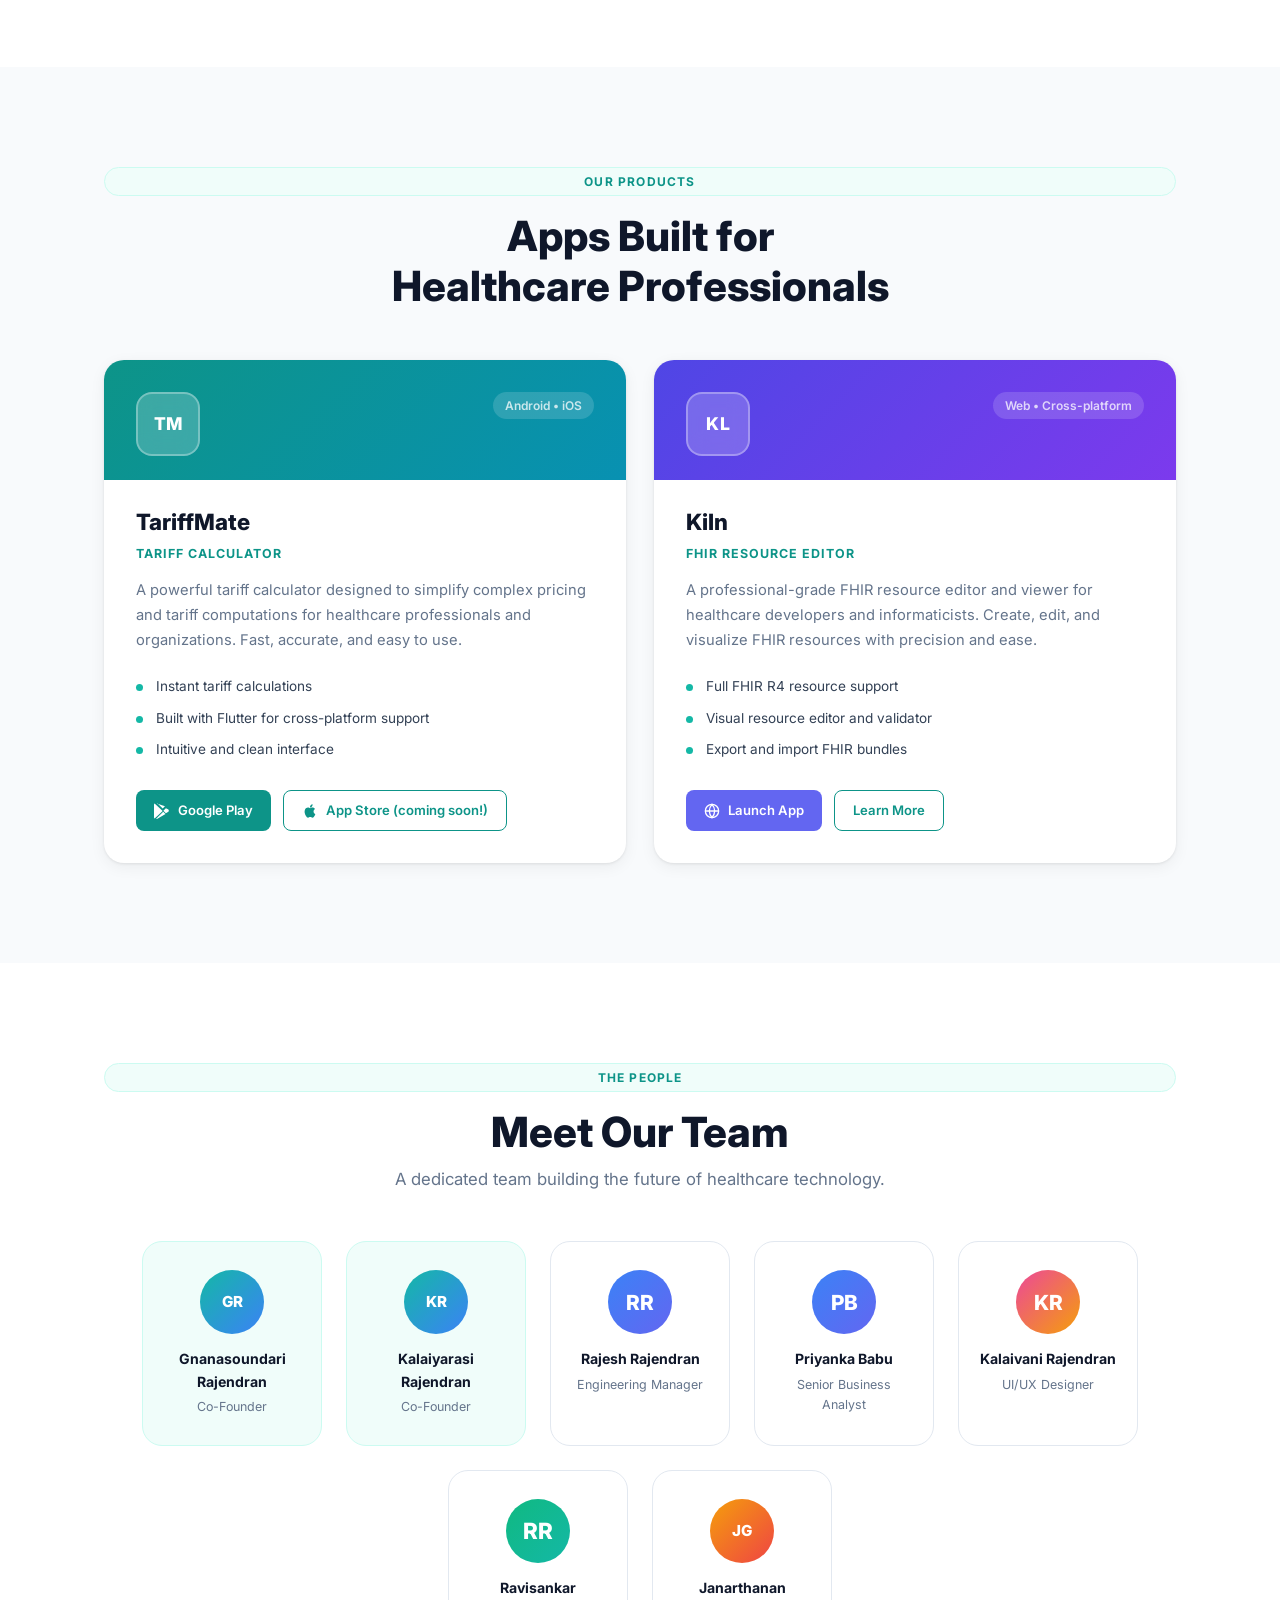
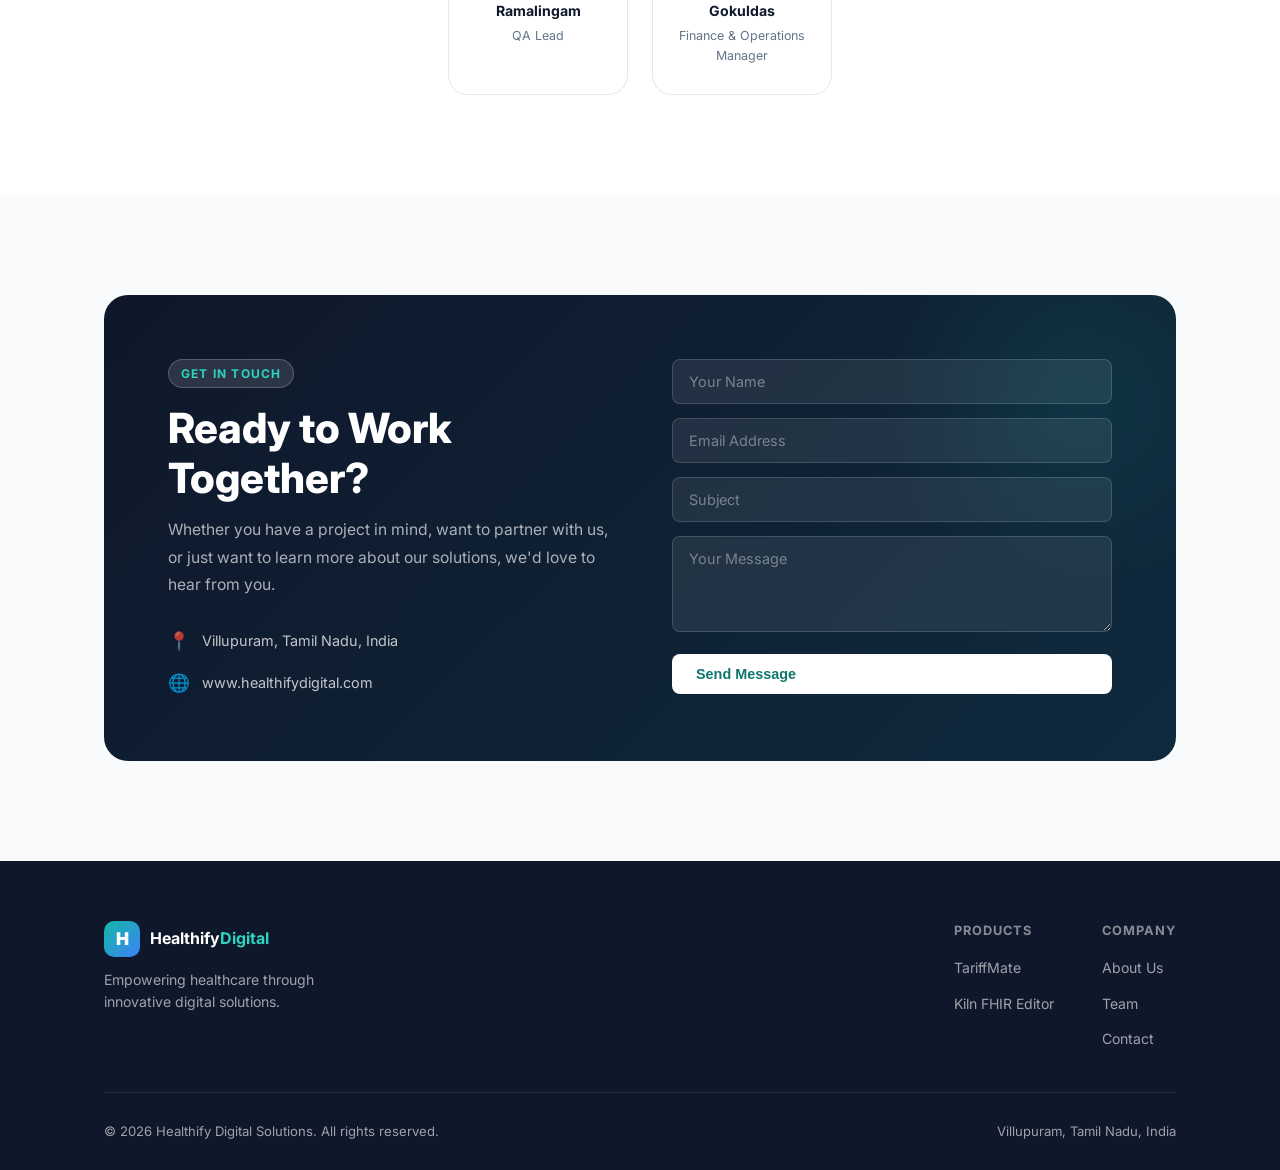
==== commit bc0c66a9: "Update index.html" ====
--- a/index.html
+++ b/index.html
@@ -142,13 +142,13 @@
               <li>Intuitive and clean interface</li>
             </ul>
             <div class="app-actions">
-              <a href="#" class="btn btn-primary btn-sm">
+              <a href="https://play.google.com/store/apps/details?id=com.healthifydigital.apps.tariffmate" class="btn btn-primary btn-sm">
                 <svg width="16" height="16" viewBox="0 0 24 24" fill="currentColor"><path d="M3.18 23.76a2.07 2.07 0 001.91-.18l12.19-7.04-3.44-3.44-10.66 10.66zM20.9 9.5L17.85 7.7 14.1 11.44l3.76 3.76 3.06-1.81a2.08 2.08 0 000-3.89zM.9.79A2.07 2.07 0 00.01 2.5v19a2.06 2.06 0 00.89 1.71L13.03 12 .9.79zM5.09.42L13.03 8.37l3.44-3.44L4.28.6A2.08 2.08 0 005.09.42z"/></svg>
                 Google Play
               </a>
               <a href="#" class="btn btn-outline btn-sm">
                 <svg width="16" height="16" viewBox="0 0 24 24" fill="currentColor"><path d="M18.71 19.5c-.83 1.24-1.71 2.45-3.05 2.47-1.34.03-1.77-.79-3.29-.79-1.53 0-2 .77-3.27.82-1.31.05-2.3-1.32-3.14-2.53C4.25 17 2.94 12.45 4.7 9.39c.87-1.52 2.43-2.48 4.12-2.51 1.28-.02 2.5.87 3.29.87.78 0 2.26-1.07 3.8-.91.65.03 2.47.26 3.64 1.98l-.09.06c-.22.15-2.19 1.28-2.17 3.81.03 3.02 2.65 4.03 2.68 4.04-.03.07-.42 1.44-1.38 2.73M13 3.5c.73-.83 1.94-1.46 2.94-1.5.13 1.17-.34 2.35-1.04 3.19-.69.85-1.83 1.51-2.95 1.42-.15-1.15.41-2.35 1.05-3.11z"/></svg>
-                App Store
+                App Store (coming soon!)
               </a>
             </div>
           </div>
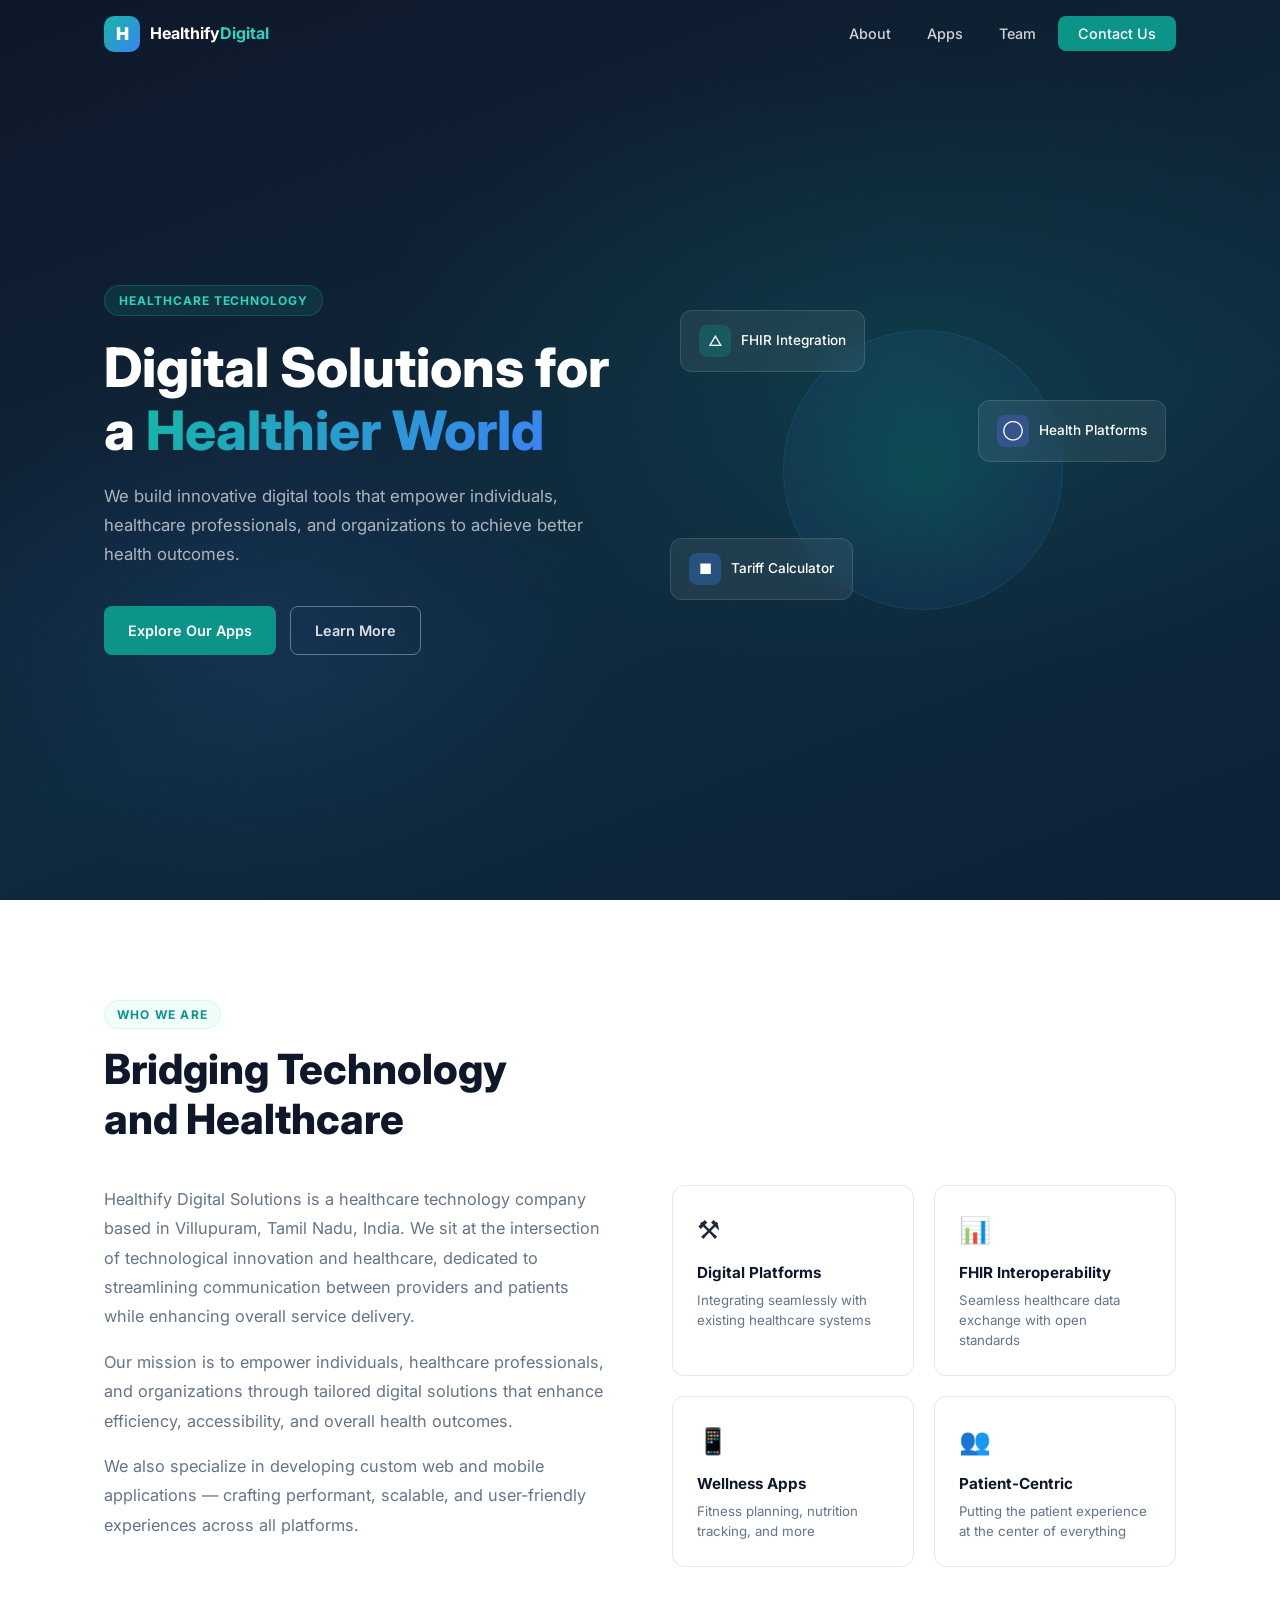
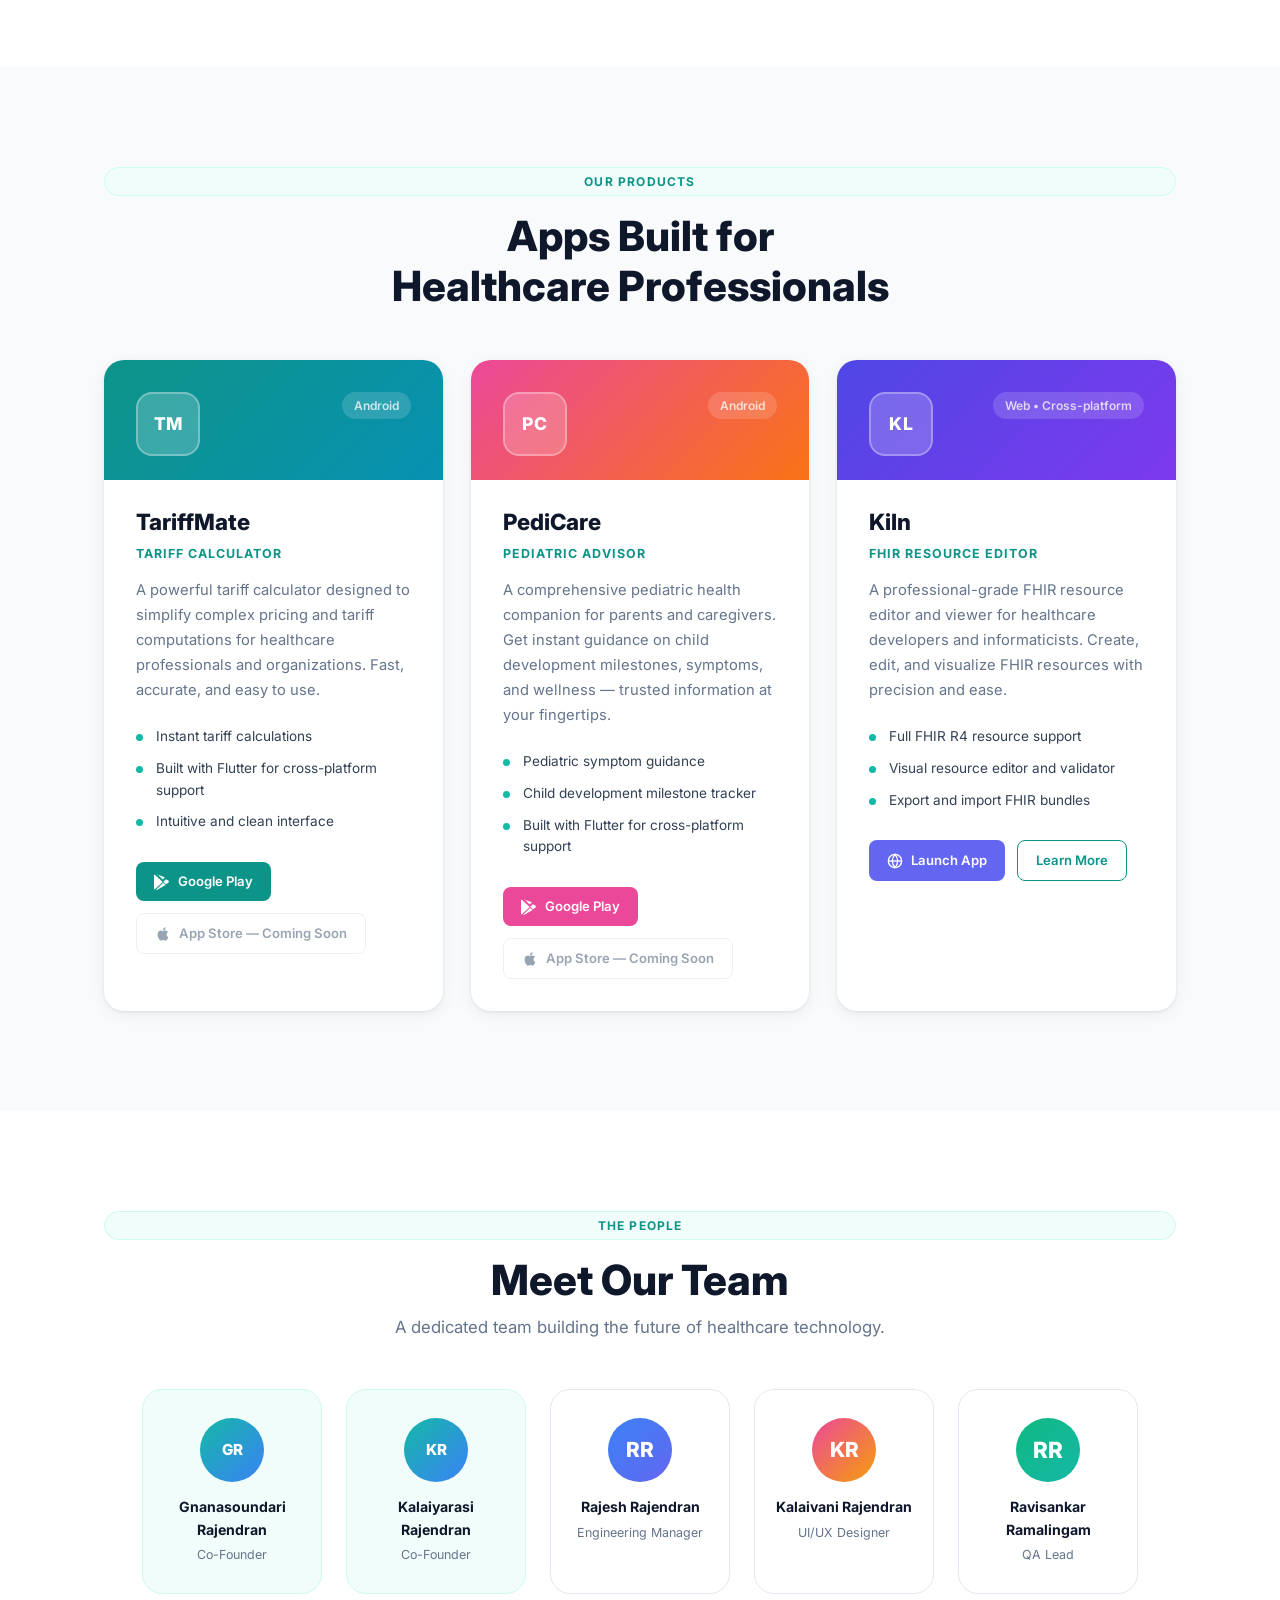
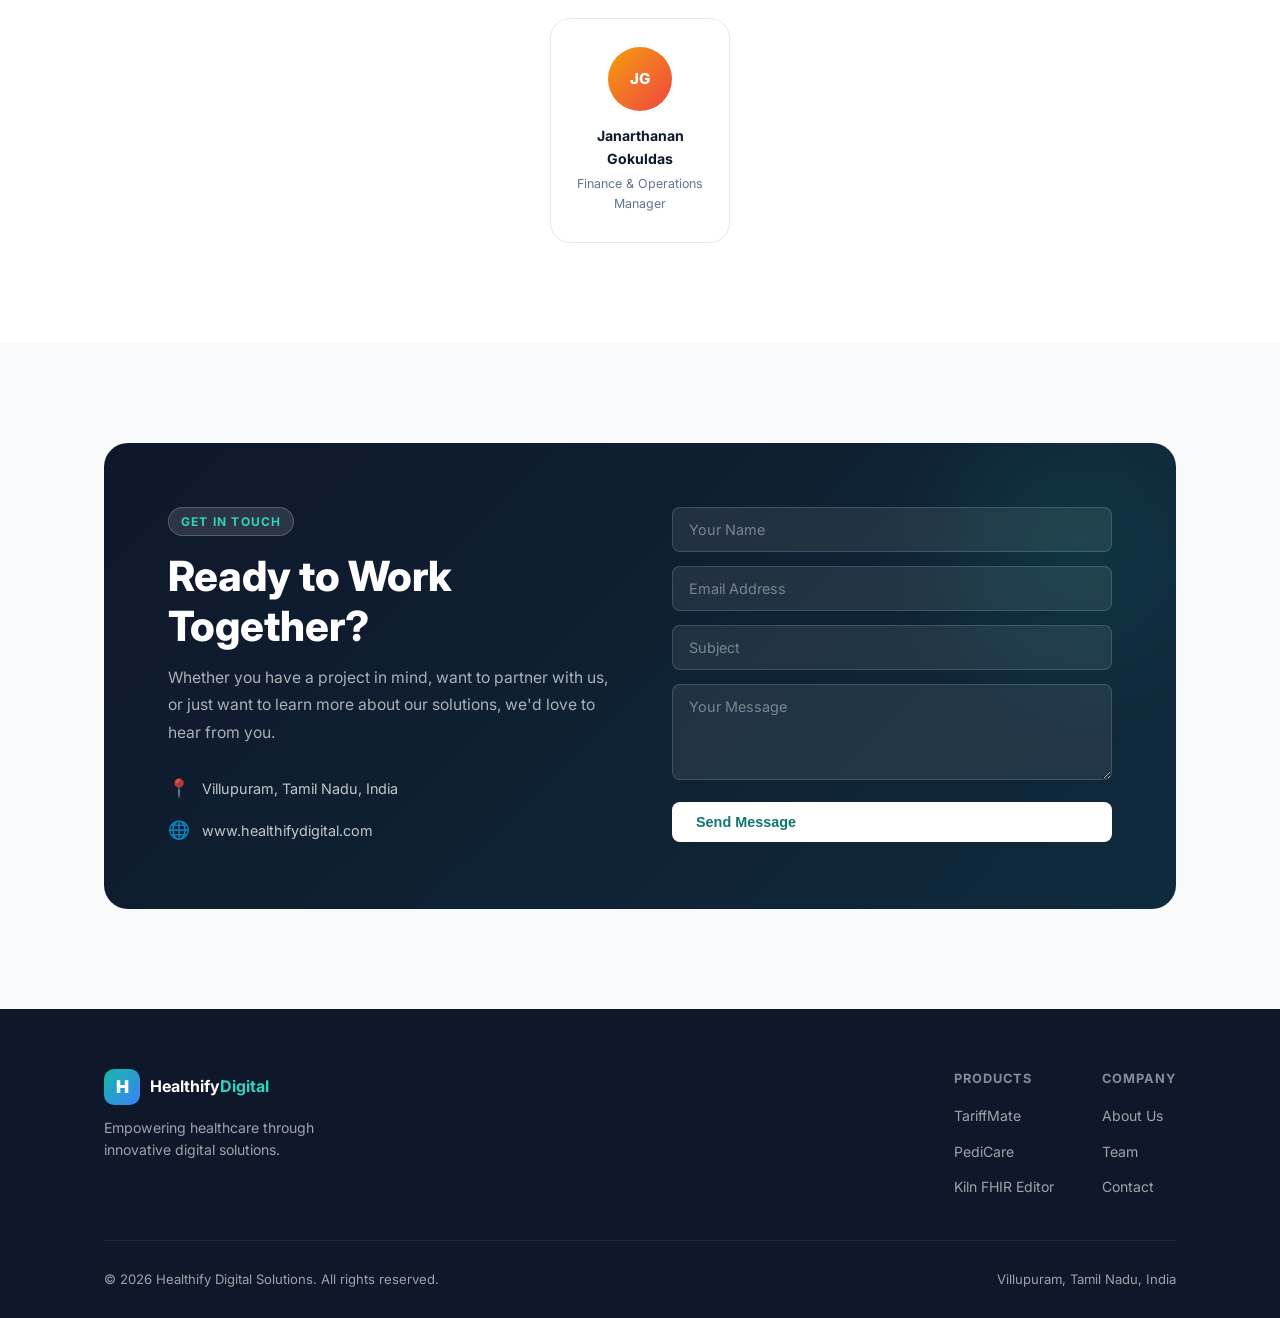
==== commit 76e4f295: "updated page" ====
--- a/index.html
+++ b/index.html
@@ -126,7 +126,7 @@
             <div class="app-icon-wrap">
               <div class="app-icon tariffmate-icon">TM</div>
             </div>
-            <span class="app-platform">Android &bull; iOS</span>
+            <span class="app-platform">Android</span>
           </div>
           <div class="app-card-body">
             <h3>TariffMate</h3>
@@ -142,20 +142,54 @@
               <li>Intuitive and clean interface</li>
             </ul>
             <div class="app-actions">
-              <a href="https://play.google.com/store/apps/details?id=com.healthifydigital.apps.tariffmate" class="btn btn-primary btn-sm">
+              <a href="https://play.google.com/store/apps/details?id=com.healthifydigital.apps.tariffmate" target="_blank" rel="noopener" class="btn btn-primary btn-sm">
                 <svg width="16" height="16" viewBox="0 0 24 24" fill="currentColor"><path d="M3.18 23.76a2.07 2.07 0 001.91-.18l12.19-7.04-3.44-3.44-10.66 10.66zM20.9 9.5L17.85 7.7 14.1 11.44l3.76 3.76 3.06-1.81a2.08 2.08 0 000-3.89zM.9.79A2.07 2.07 0 00.01 2.5v19a2.06 2.06 0 00.89 1.71L13.03 12 .9.79zM5.09.42L13.03 8.37l3.44-3.44L4.28.6A2.08 2.08 0 005.09.42z"/></svg>
                 Google Play
               </a>
-              <a href="#" class="btn btn-outline btn-sm">
+              <span class="btn btn-coming-soon btn-sm">
                 <svg width="16" height="16" viewBox="0 0 24 24" fill="currentColor"><path d="M18.71 19.5c-.83 1.24-1.71 2.45-3.05 2.47-1.34.03-1.77-.79-3.29-.79-1.53 0-2 .77-3.27.82-1.31.05-2.3-1.32-3.14-2.53C4.25 17 2.94 12.45 4.7 9.39c.87-1.52 2.43-2.48 4.12-2.51 1.28-.02 2.5.87 3.29.87.78 0 2.26-1.07 3.8-.91.65.03 2.47.26 3.64 1.98l-.09.06c-.22.15-2.19 1.28-2.17 3.81.03 3.02 2.65 4.03 2.68 4.04-.03.07-.42 1.44-1.38 2.73M13 3.5c.73-.83 1.94-1.46 2.94-1.5.13 1.17-.34 2.35-1.04 3.19-.69.85-1.83 1.51-2.95 1.42-.15-1.15.41-2.35 1.05-3.11z"/></svg>
-                App Store (coming soon!)
+                App Store — Coming Soon
+              </span>
+            </div>
+          </div>
+        </div>
+
+        <!-- PediCare -->
+        <div class="app-card" data-aos="fade-up" data-aos-delay="100">
+          <div class="app-card-header pedicare-header">
+            <div class="app-icon-wrap">
+              <div class="app-icon pedicare-icon">PC</div>
+            </div>
+            <span class="app-platform">Android</span>
+          </div>
+          <div class="app-card-body">
+            <h3>PediCare</h3>
+            <p class="app-tag">Pediatric Advisor</p>
+            <p class="app-desc">
+              A comprehensive pediatric health companion for parents and caregivers. Get
+              instant guidance on child development milestones, symptoms, and wellness
+              — trusted information at your fingertips.
+            </p>
+            <ul class="app-features">
+              <li>Pediatric symptom guidance</li>
+              <li>Child development milestone tracker</li>
+              <li>Built with Flutter for cross-platform support</li>
+            </ul>
+            <div class="app-actions">
+              <a href="https://play.google.com/store/apps/details?id=com.healthifydigital.apps.pedicare" target="_blank" rel="noopener" class="btn btn-primary btn-sm" style="background: #ec4899;">
+                <svg width="16" height="16" viewBox="0 0 24 24" fill="currentColor"><path d="M3.18 23.76a2.07 2.07 0 001.91-.18l12.19-7.04-3.44-3.44-10.66 10.66zM20.9 9.5L17.85 7.7 14.1 11.44l3.76 3.76 3.06-1.81a2.08 2.08 0 000-3.89zM.9.79A2.07 2.07 0 00.01 2.5v19a2.06 2.06 0 00.89 1.71L13.03 12 .9.79zM5.09.42L13.03 8.37l3.44-3.44L4.28.6A2.08 2.08 0 005.09.42z"/></svg>
+                Google Play
               </a>
+              <span class="btn btn-coming-soon btn-sm">
+                <svg width="16" height="16" viewBox="0 0 24 24" fill="currentColor"><path d="M18.71 19.5c-.83 1.24-1.71 2.45-3.05 2.47-1.34.03-1.77-.79-3.29-.79-1.53 0-2 .77-3.27.82-1.31.05-2.3-1.32-3.14-2.53C4.25 17 2.94 12.45 4.7 9.39c.87-1.52 2.43-2.48 4.12-2.51 1.28-.02 2.5.87 3.29.87.78 0 2.26-1.07 3.8-.91.65.03 2.47.26 3.64 1.98l-.09.06c-.22.15-2.19 1.28-2.17 3.81.03 3.02 2.65 4.03 2.68 4.04-.03.07-.42 1.44-1.38 2.73M13 3.5c.73-.83 1.94-1.46 2.94-1.5.13 1.17-.34 2.35-1.04 3.19-.69.85-1.83 1.51-2.95 1.42-.15-1.15.41-2.35 1.05-3.11z"/></svg>
+                App Store — Coming Soon
+              </span>
             </div>
           </div>
         </div>
 
         <!-- Kiln -->
-        <div class="app-card" data-aos="fade-up" data-aos-delay="100">
+        <div class="app-card" data-aos="fade-up" data-aos-delay="200">
           <div class="app-card-header kiln-header">
             <div class="app-icon-wrap">
               <div class="app-icon kiln-icon">KL</div>
@@ -212,11 +246,6 @@
           <p>Engineering Manager</p>
         </div>
         <div class="team-card">
-          <div class="team-avatar eng">PB</div>
-          <h4>Priyanka Babu</h4>
-          <p>Senior Business Analyst</p>
-        </div>
-        <div class="team-card">
           <div class="team-avatar des">KR</div>
           <h4>Kalaivani Rajendran</h4>
           <p>UI/UX Designer</p>
@@ -299,6 +328,7 @@
             <h5>Products</h5>
             <ul>
               <li><a href="#apps">TariffMate</a></li>
+              <li><a href="#apps">PediCare</a></li>
               <li><a href="#apps">Kiln FHIR Editor</a></li>
             </ul>
           </div>
--- a/style.css
+++ b/style.css
@@ -91,6 +91,15 @@
 .kiln-btn { background: var(--indigo-500); }
 .kiln-btn:hover { background: #4f46e5; }
 
+.btn-coming-soon {
+  background: transparent;
+  color: var(--muted);
+  border: 1.5px solid var(--border);
+  cursor: not-allowed;
+  opacity: 0.65;
+}
+.btn-coming-soon:hover { background: transparent; transform: none; box-shadow: none; }
+
 /* ── Section Labels & Titles ─────────────────────── */
 .section-label {
   display: inline-block;
@@ -135,10 +144,12 @@
   top: 0; left: 0; right: 0;
   z-index: 100;
   padding: 0;
-  transition: all .3s ease;
+  background-color: transparent;
+  box-shadow: none;
+  transition: background-color .3s ease, box-shadow .3s ease, backdrop-filter .3s ease;
 }
 .navbar.scrolled {
-  background: rgba(255,255,255,.95);
+  background-color: rgba(255,255,255,.95);
   backdrop-filter: blur(12px);
   box-shadow: 0 1px 0 var(--border);
 }
@@ -348,7 +359,7 @@
 
 .apps-grid {
   display: grid;
-  grid-template-columns: repeat(2, 1fr);
+  grid-template-columns: repeat(3, 1fr);
   gap: 28px;
 }
 .app-card {
@@ -367,7 +378,8 @@
   justify-content: space-between;
 }
 .tariffmate-header { background: linear-gradient(135deg, #0d9488, #0891b2); }
-.kiln-header { background: linear-gradient(135deg, #4f46e5, #7c3aed); }
+.pedicare-header  { background: linear-gradient(135deg, #ec4899, #f97316); }
+.kiln-header      { background: linear-gradient(135deg, #4f46e5, #7c3aed); }
 
 .app-icon-wrap { }
 .app-icon {
